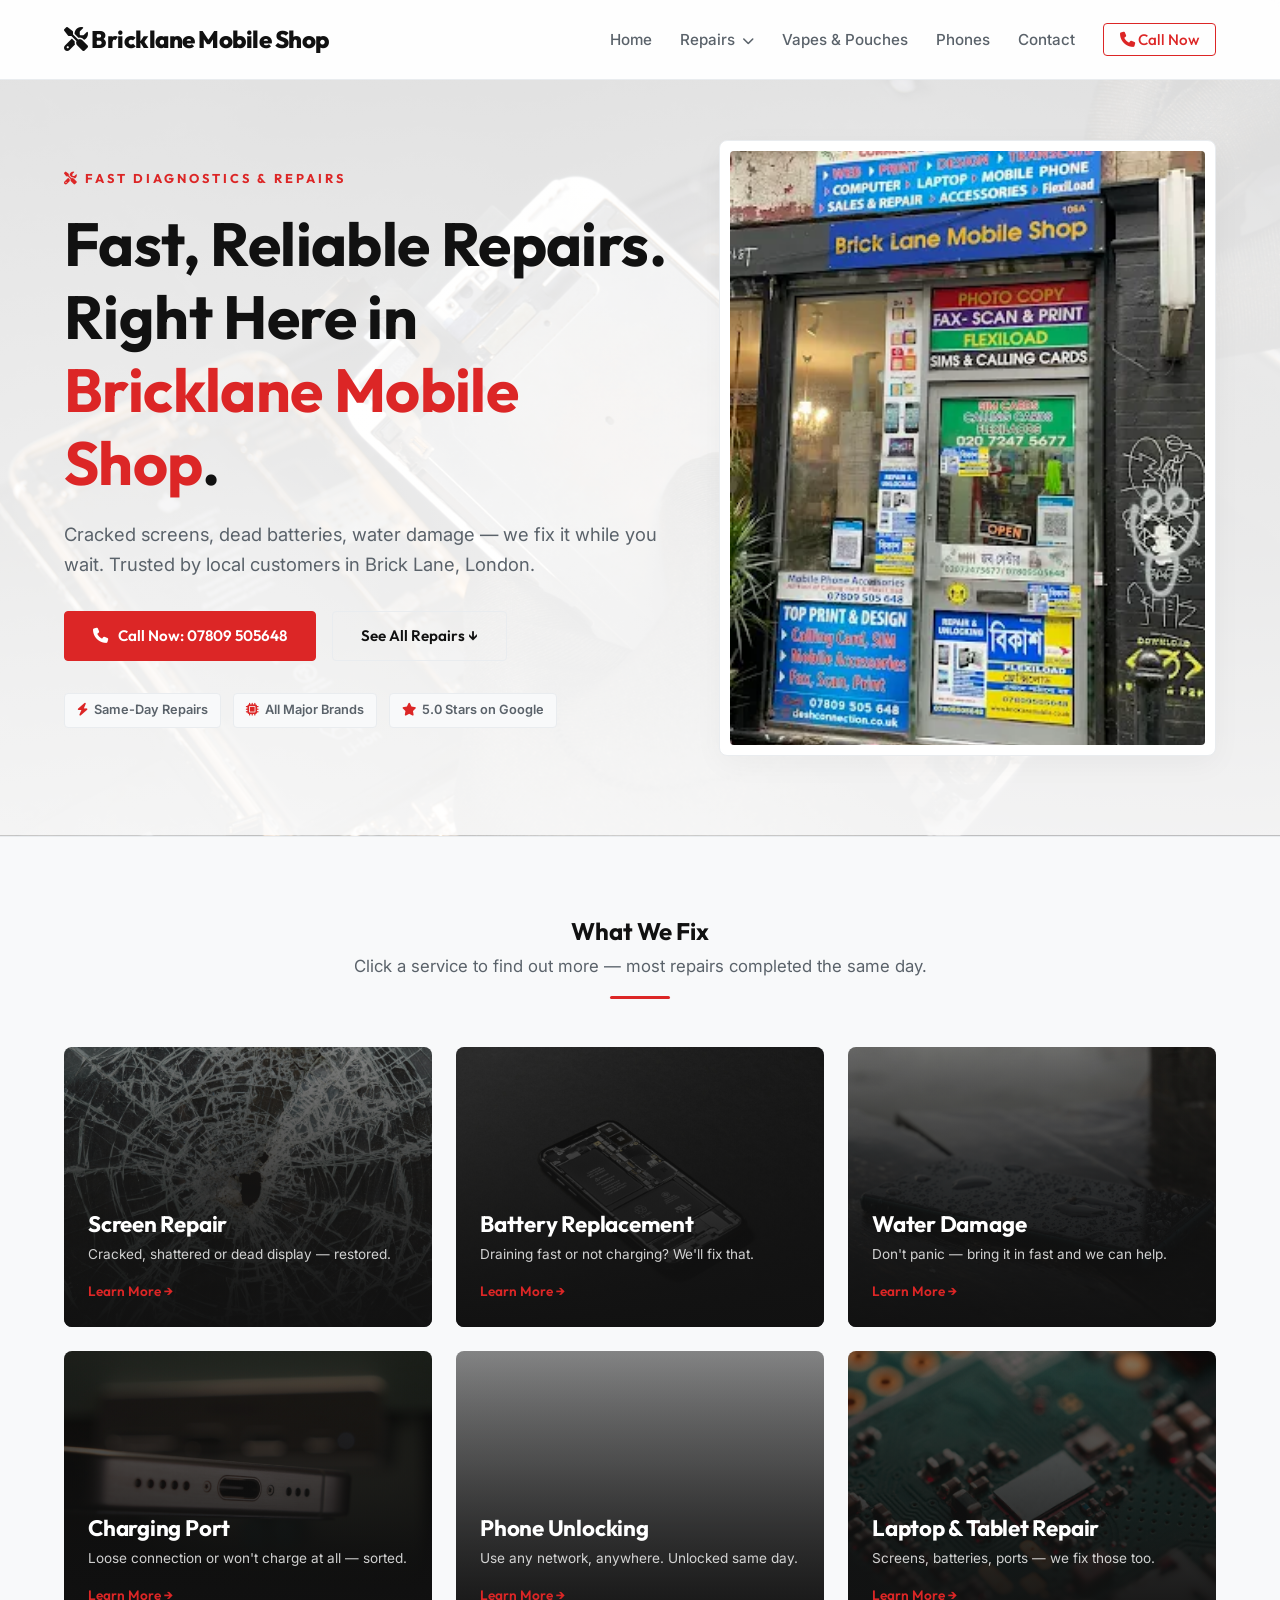
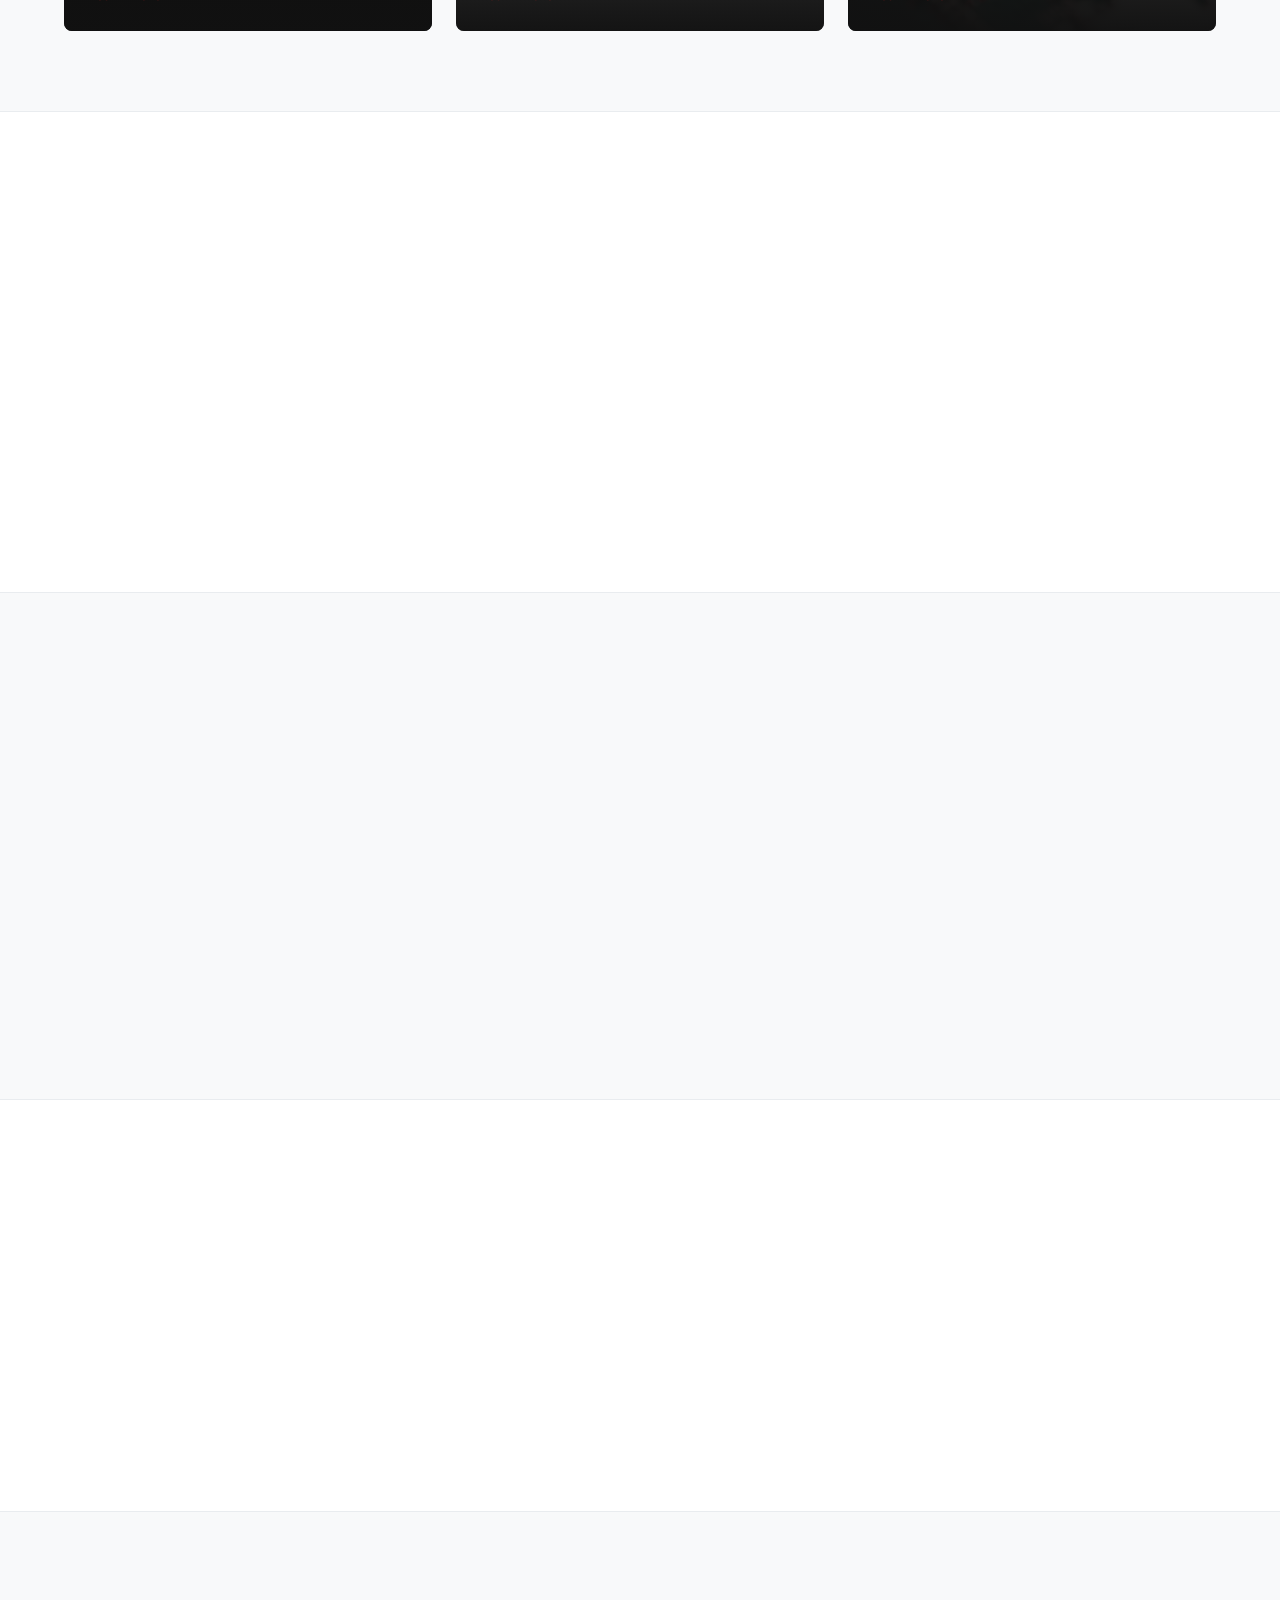
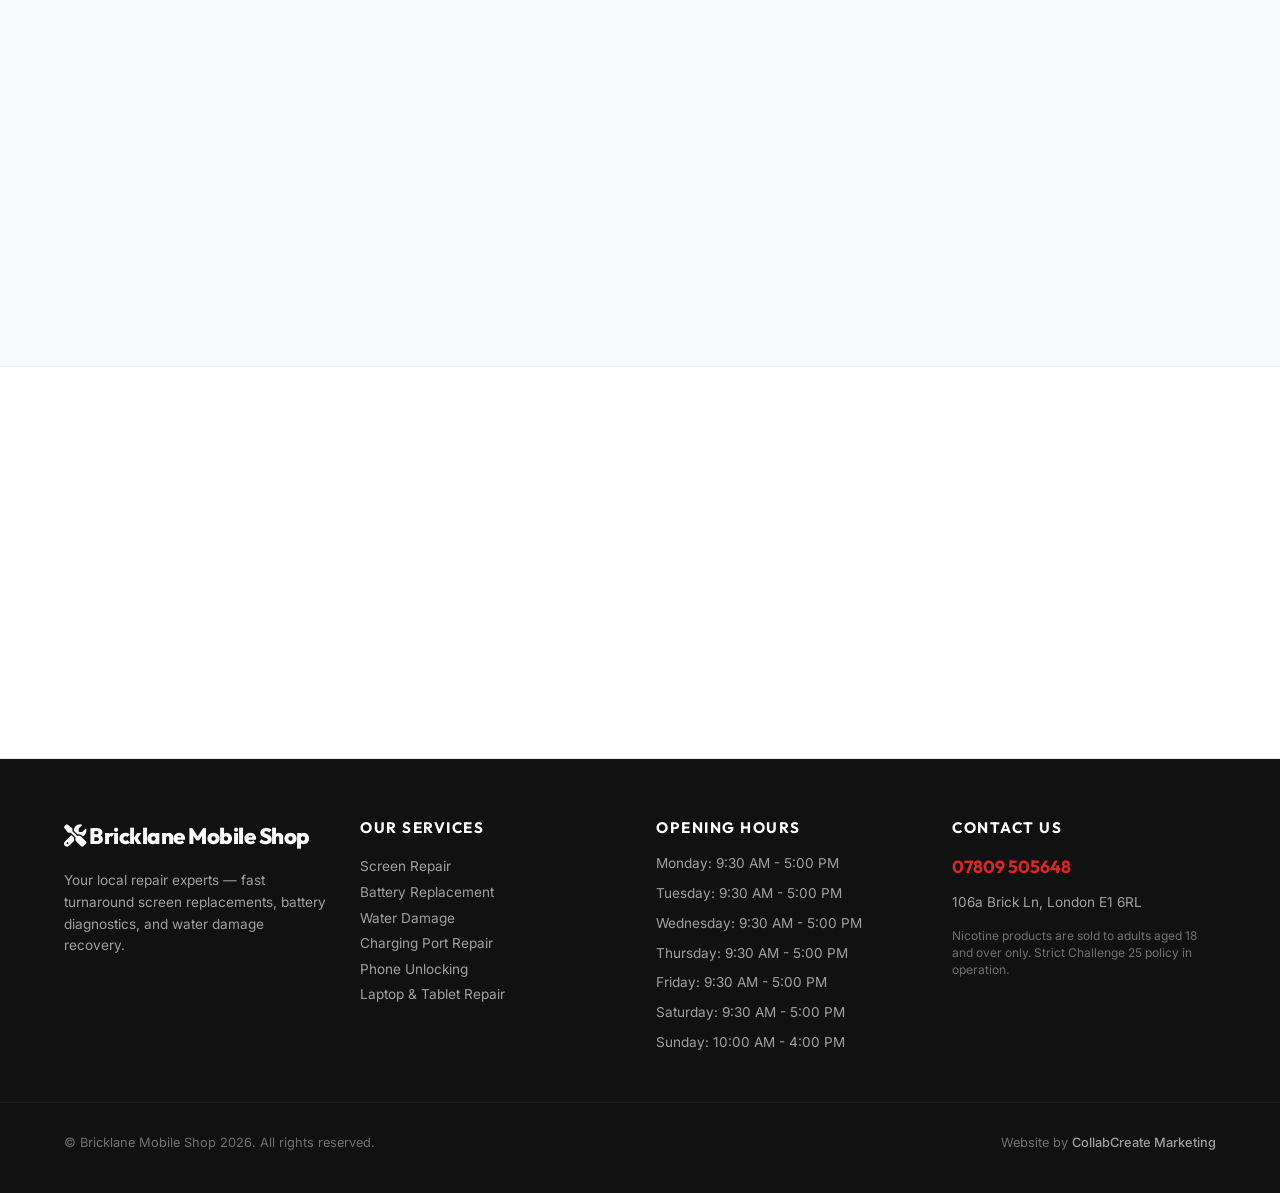
==== index.html @ bdb55592 "Deploy premium responsive outreach site" ====
<!DOCTYPE html>
<html lang="en">
<head>
    <meta charset="UTF-8">
    <meta name="viewport" content="width=device-width, initial-scale=1.0">
    <title>Home | Bricklane Mobile Shop Brick Lane, London</title>
    <link rel="stylesheet" href="styles.css">
    <link href="https://fonts.googleapis.com/css2?family=Inter:wght@300;400;500;600;700&family=Outfit:wght@400;500;600;700;800&display=swap" rel="stylesheet">
    <link rel="stylesheet" href="https://cdnjs.cloudflare.com/ajax/libs/font-awesome/6.4.0/css/all.min.css">
    
    <!-- Open Graph Metadata -->
    <meta property="og:title" content="Home | Bricklane Mobile Shop Brick Lane, London">
    <meta property="og:description" content="Fast, premium screen repairs, battery replacements, water damage recovery, vapes, pouches, and refurbished phones in Brick Lane, London.">
    <meta property="og:image" content="https://mowleed2000.github.io/bricklane-mobile-shop/storefront.webp">
    <meta property="og:url" content="https://mowleed2000.github.io/bricklane-mobile-shop/index.html">
    <meta property="og:type" content="website">

    <!-- Microsoft Clarity Tracking Code -->
    <script type="text/javascript">
        (function(c,l,a,r,i,t,y){
            c[a]=c[a]||function(){(c[a].q=c[a].q||[]).push(arguments)};
            t=l.createElement(r);t.async=1;t.src="https://www.clarity.ms/tag/"+i;
            y=l.getElementsByTagName(r)[0];y.parentNode.insertBefore(t,y);
        })(window, document, "clarity", "script", "x1smlah9oa");
    </script>
</head>
<body>

    <nav class="navbar">
        <div class="container nav-container">
            <a href="index.html" class="logo"><i class="fa-solid fa-screwdriver-wrench"></i> Bricklane Mobile Shop</a>
            <ul class="nav-links" id="navLinks">
                <li><a href="index.html">Home</a></li>
                <li class="dropdown">
                    <a href="#" class="dropdown-trigger">Repairs <i class="fa-solid fa-chevron-down" style="font-size:0.75rem; margin-left:3px;"></i></a>
                    <ul class="dropdown-menu">
                        <li><a href="screen-repair.html">Screen Repair</a></li>
                        <li><a href="battery-replacement.html">Battery Replacement</a></li>
                        <li><a href="water-damage.html">Water Damage</a></li>
                        <li><a href="charging-port.html">Charging Port Repair</a></li>
                        <li><a href="phone-unlocking.html">Phone Unlocking</a></li>
                        <li><a href="laptop-tablet.html">Laptop &amp; Tablet Repair</a></li>
                    </ul>
                </li>
                <li><a href="vapes-pouches.html">Vapes &amp; Pouches</a></li>
                <li><a href="phones-in-store.html">Phones</a></li>
                <li><a href="contact.html">Contact</a></li>
                <li><a href="tel:07809505648" class="btn-nav-cta"><i class="fa-solid fa-phone"></i> Call Now</a></li>
            </ul>
            <div class="hamburger" id="hamburger"><i class="fa-solid fa-bars"></i></div>
        </div>
    </nav>

    <!-- Hero Section -->
    <section class="hero" style="background-image: linear-gradient(rgba(255, 255, 255, 0.85), rgba(255, 255, 255, 0.95)), url('repair-hero.jpg');">
        <div class="container hero-grid">
            <div class="hero-content reveal">
                <span class="eyebrow"><i class="fa-solid fa-screwdriver-wrench"></i> Fast Diagnostics &amp; Repairs</span>
                <h1>Fast, Reliable Repairs. <br>Right Here in <span class="primary-text">Bricklane Mobile Shop</span>.</h1>
                <p class="hero-tagline">Cracked screens, dead batteries, water damage — we fix it while you wait. Trusted by local customers in Brick Lane, London.</p>
                <div class="hero-btns">
                    <a href="tel:07809505648" class="btn btn-primary"><i class="fa-solid fa-phone"></i> Call Now: 07809 505648</a>
                    <a href="#services" class="btn btn-outline">See All Repairs &darr;</a>
                </div>
                <div class="walk-ins-tag">
                    <span class="badge"><i class="fa-solid fa-bolt"></i> Same-Day Repairs</span>
                    <span class="badge"><i class="fa-solid fa-microchip"></i> All Major Brands</span>
                    <span class="badge"><i class="fa-solid fa-star"></i> 5.0 Stars on Google</span>
                </div>
            </div>
            <div class="hero-image-wrapper reveal">
                <div class="hero-image-frame" onclick="openLightbox('storefront.webp', 'Bricklane Mobile Shop storefront in Brick Lane, London')">
                    <img src="storefront.webp" alt="Bricklane Mobile Shop Storefront" class="hero-image">
                    <div class="frame-overlay">
                        <i class="fa-solid fa-magnifying-glass-plus"></i>
                        <span>View Storefront</span>
                    </div>
                </div>
            </div>
        </div>
    </section>

    <!-- Services Section -->
    <section class="services" id="services">
        <div class="container">
            <div class="section-header text-center reveal">
                <h2>What We Fix</h2>
                <p class="subheading">Click a service to find out more — most repairs completed the same day.</p>
                <div class="accent-divider"></div>
            </div>
            <div class="services-grid reveal">
                <!-- Screen Repair -->
                <a href="screen-repair.html" class="service-card-link">
                    <div class="service-card" style="background-image: linear-gradient(rgba(17, 17, 17, 0.45), rgba(17, 17, 17, 0.75)), url('cracked-screen.jpg');">
                        <div class="card-content">
                            <h3>Screen Repair</h3>
                            <p>Cracked, shattered or dead display — restored.</p>
                            <span class="learn-more">Learn More &rarr;</span>
                        </div>
                    </div>
                </a>
                <!-- Battery Replacement -->
                <a href="battery-replacement.html" class="service-card-link">
                    <div class="service-card" style="background-image: linear-gradient(rgba(17, 17, 17, 0.45), rgba(17, 17, 17, 0.75)), url('battery-repair.jpg');">
                        <div class="card-content">
                            <h3>Battery Replacement</h3>
                            <p>Draining fast or not charging? We'll fix that.</p>
                            <span class="learn-more">Learn More &rarr;</span>
                        </div>
                    </div>
                </a>
                <!-- Water Damage -->
                <a href="water-damage.html" class="service-card-link">
                    <div class="service-card" style="background-image: linear-gradient(rgba(17, 17, 17, 0.45), rgba(17, 17, 17, 0.75)), url('water-damage.jpg');">
                        <div class="card-content">
                            <h3>Water Damage</h3>
                            <p>Don't panic — bring it in fast and we can help.</p>
                            <span class="learn-more">Learn More &rarr;</span>
                        </div>
                    </div>
                </a>
                <!-- Charging Port -->
                <a href="charging-port.html" class="service-card-link">
                    <div class="service-card" style="background-image: linear-gradient(rgba(17, 17, 17, 0.45), rgba(17, 17, 17, 0.75)), url('charging-port.jpg');">
                        <div class="card-content">
                            <h3>Charging Port</h3>
                            <p>Loose connection or won't charge at all — sorted.</p>
                            <span class="learn-more">Learn More &rarr;</span>
                        </div>
                    </div>
                </a>
                <!-- Phone Unlocking -->
                <a href="phone-unlocking.html" class="service-card-link">
                    <div class="service-card" style="background-image: linear-gradient(rgba(17, 17, 17, 0.45), rgba(17, 17, 17, 0.75)), url('unlock-phone.jpg');">
                        <div class="card-content">
                            <h3>Phone Unlocking</h3>
                            <p>Use any network, anywhere. Unlocked same day.</p>
                            <span class="learn-more">Learn More &rarr;</span>
                        </div>
                    </div>
                </a>
                <!-- Laptop & Tablet Repair -->
                <a href="laptop-tablet.html" class="service-card-link">
                    <div class="service-card" style="background-image: linear-gradient(rgba(17, 17, 17, 0.45), rgba(17, 17, 17, 0.75)), url('circuit-board.jpg');">
                        <div class="card-content">
                            <h3>Laptop &amp; Tablet Repair</h3>
                            <p>Screens, batteries, ports — we fix those too.</p>
                            <span class="learn-more">Learn More &rarr;</span>
                        </div>
                    </div>
                </a>
            </div>
        </div>
    </section>

    <!-- Why Us Section -->
    <section class="why-us">
        <div class="container">
            <div class="section-header text-center reveal">
                <h2>Why Customers Come Back to Us</h2>
                <div class="accent-divider"></div>
            </div>
            
            <div class="why-us-grid reveal">
                <div class="why-card">
                    <div class="why-icon"><i class="fa-solid fa-clock"></i></div>
                    <h3>Same-Day Service</h3>
                    <p>Most repairs are done within the hour. We know you can't be without your phone.</p>
                </div>
                <div class="why-card">
                    <div class="why-icon"><i class="fa-solid fa-gem"></i></div>
                    <h3>Quality Parts Only</h3>
                    <p>We use premium replacement parts on every repair — no cheap substitutes.</p>
                </div>
                <div class="why-card">
                    <div class="why-icon"><i class="fa-solid fa-circle-check"></i></div>
                    <h3>No Fix, No Fee</h3>
                    <p>We diagnose for free. If we can't fix it, you don't pay a penny.</p>
                </div>
            </div>
        </div>
    </section>

    <!-- Vapes Teaser -->
    <section class="vapes-teaser">
        <div class="container vapes-teaser-grid">
            <div class="vapes-teaser-content reveal">
                <span class="eyebrow" style="color: var(--primary); font-weight: 700; text-transform: uppercase; letter-spacing: 2px; font-size: 0.8rem; margin-bottom: 12px; display: block;">Vapes &amp; Nicotine Pouches</span>
                <h2>Premium Vapes &amp; Pouches</h2>
                <p>We stock all the major brands including Lost Mary, IVG, Elf, Nordic Spirit, Velo, Pablo, ZYN and more. Smoke-free alternatives and disposable vapes available in store.</p>
                <a href="vapes-pouches.html" class="btn btn-primary">Browse Products &rarr;</a>
                <p class="disclaimer-text">Nicotine products are strictly for adults aged 18+ only. Challenge 25 policy applies.</p>
            </div>
            <div class="vape-brand-anchors reveal">
                <img src="Lost Mary reuse.jpg" alt="Lost Mary" class="teaser-brand-img">
                <img src="IVG Reuse 1.jpg" alt="IVG" class="teaser-brand-img">
            </div>
        </div>
    </section>

    <!-- Refurbished Phones Teaser -->
    <section class="phones-teaser">
        <div class="container phones-teaser-grid">
            <div class="phone-anchors-grid reveal">
                <div class="phone-item-card"><img src="Iphone 17 pro max.webp" alt="iPhone"><span>iPhone</span></div>
                <div class="phone-item-card"><img src="Samsung s26 ultra.webp" alt="Samsung"><span>Samsung</span></div>
                <div class="phone-item-card"><img src="Google Pixel 10a.webp" alt="Pixel"><span>Pixel</span></div>
            </div>
            <div class="phones-teaser-content reveal">
                <span class="eyebrow" style="color: var(--primary); font-weight: 700; text-transform: uppercase; letter-spacing: 2px; font-size: 0.8rem; margin-bottom: 12px; display: block;">Buy Refurbished Handsets</span>
                <h2>Refurbished Phones In Store</h2>
                <p>Looking for a quality handset without the new price tag? We carry a rotating selection of second-hand smartphones — tested, cleaned, warrantied, and ready to use.</p>
                <a href="phones-in-store.html" class="btn btn-primary">Check Availability &rarr;</a>
            </div>
        </div>
    </section>

    <!-- Reviews Section -->
    <section class="reviews">
        <div class="container">
            <div class="section-header text-center reveal">
                <h2>Loved By The Community</h2>
                <p class="subheading">Direct reviews from our local Google Business Profile page.</p>
                <div class="accent-divider"></div>
            </div>
            <div class="reviews-grid reveal">
                
                <div class="review-card">
                    <p class="review-text">"best service received from Brick lane mobile shop am pleased keep up your good service thanks again"</p>
                    <div class="review-author">
                        <span>— Accounts Atlas Carz</span>
                        <span class="stars">★★★★★</span>
                    </div>
                </div>
    
                <div class="review-card">
                    <p class="review-text">"so good to say it true am so happy with the service received from bricklane mobile shop in bricklane keep it up."</p>
                    <div class="review-author">
                        <span>— Ali Ahmed</span>
                        <span class="stars">★★★★★</span>
                    </div>
                </div>
    
                <div class="review-card">
                    <p class="review-text">"Best service recently recovered when I want to buy a mobile last week thanks again keep it up."</p>
                    <div class="review-author">
                        <span>— Robi Devnath</span>
                        <span class="stars">★★★★★</span>
                    </div>
                </div>
    
            </div>
        </div>
    </section>

    <!-- Final CTA -->
    <section class="final-cta text-center reveal" style="background-image: linear-gradient(rgba(17, 17, 17, 0.8), rgba(17, 17, 17, 0.9)), url('technician.jpg'); background-size: cover; background-position: center; color: #ffffff;">
        <div class="container">
            <h2>Ready to Get Your Device Repaired?</h2>
            <p>Visit our shop in Brick Lane, London or call ahead to check parts availability.</p>
            <a href="tel:07809505648" class="btn btn-primary btn-large"><i class="fa-solid fa-phone"></i> Call 07809 505648</a>
        </div>
    </section>

    <!-- Lightbox Modal -->
    <div id="lightboxModal" class="lightbox">
        <span class="lightbox-close" onclick="closeLightbox()">&times;</span>
        <img class="lightbox-content" id="lightboxImg">
        <div id="lightboxCaption" class="lightbox-caption"></div>
    </div>

    <footer class="footer">
        <div class="container footer-grid">
            <div class="footer-brand">
                <a href="index.html" class="footer-logo"><i class="fa-solid fa-screwdriver-wrench"></i> Bricklane Mobile Shop</a>
                <p style="margin-top: 15px; font-size: 0.85rem; line-height: 1.6; color: rgba(255, 255, 255, 0.6);">Your local repair experts — fast turnaround screen replacements, battery diagnostics, and water damage recovery.</p>
            </div>
            <div class="footer-links">
                <h4>Our Services</h4>
                <p><a href="screen-repair.html">Screen Repair</a></p>
                <p><a href="battery-replacement.html">Battery Replacement</a></p>
                <p><a href="water-damage.html">Water Damage</a></p>
                <p><a href="charging-port.html">Charging Port Repair</a></p>
                <p><a href="phone-unlocking.html">Phone Unlocking</a></p>
                <p><a href="laptop-tablet.html">Laptop &amp; Tablet Repair</a></p>
            </div>
            <div class="footer-hours">
                <h4>Opening Hours</h4>
                <ul>
                    <li>Monday: 9:30 AM - 5:00 PM</li><li>Tuesday: 9:30 AM - 5:00 PM</li><li>Wednesday: 9:30 AM - 5:00 PM</li><li>Thursday: 9:30 AM - 5:00 PM</li><li>Friday: 9:30 AM - 5:00 PM</li><li>Saturday: 9:30 AM - 5:00 PM</li><li>Sunday: 10:00 AM - 4:00 PM</li>
                </ul>
            </div>
            <div class="footer-contact">
                <h4>Contact Us</h4>
                <p class="phone-num"><a href="tel:07809505648">07809 505648</a></p>
                <p style="margin-top: 10px; font-size: 0.85rem; color: rgba(255, 255, 255, 0.6);">106a Brick Ln, London E1 6RL</p>
                <p style="margin-top: 15px; font-size: 0.75rem; color: rgba(255, 255, 255, 0.4); line-height: 1.4;">
                    Nicotine products are sold to adults aged 18 and over only. Strict Challenge 25 policy in operation.
                </p>
            </div>
        </div>
        <div class="footer-bottom">
            <div class="container" style="display: flex; justify-content: space-between; flex-wrap: wrap; gap: 10px; width: 100%;">
                <p>&copy; Bricklane Mobile Shop 2026. All rights reserved.</p>
                <p class="agency-credit">Website by <a href="https://collabcreate.co.uk" target="_blank">CollabCreate Marketing</a></p>
            </div>
        </div>
    </footer>
    <script src="script.js"></script>
</body>
</html>
---- styles.css ----
/* CCM Tech Repair Site Stylesheet */
:root {
    --bg-main: #ffffff;
    --bg-card: #ffffff;
    --bg-alternate: #f8f9fa;
    --text-main: #111111;
    --text-muted: #5a626a;
    --border-color: #e9ecef;
    --primary: #dc2626;
    --primary-hover: #b91c1c;
    --primary-glow: rgba(220, 38, 38, 0.15);
    --shadow: 0 8px 30px rgba(0, 0, 0, 0.04);
    --font-sans: 'Inter', sans-serif;
    --font-heading: 'Outfit', sans-serif;
    --nav-height: 80px;
}

/* Global Reset */
* {
    margin: 0;
    padding: 0;
    box-sizing: border-box;
}

html, body {
    width: 100%;
    overflow-x: hidden;
    background-color: var(--bg-main);
    color: var(--text-main);
    font-family: var(--font-sans);
    line-height: 1.6;
    scroll-behavior: smooth;
}

/* Layout Utilities */
.container {
    max-width: 1200px;
    margin: 0 auto;
    padding: 0 24px;
    width: 100%;
}

.text-center {
    text-align: center;
}

.primary-text {
    color: var(--primary);
}

.accent-divider {
    width: 60px;
    height: 3px;
    background-color: var(--primary);
    margin: 16px auto 0;
    border-radius: 2px;
}

.section-subtitle {
    display: inline-block;
    font-family: var(--font-heading);
    font-size: 0.8rem;
    font-weight: 700;
    text-transform: uppercase;
    letter-spacing: 3px;
    color: var(--primary);
    margin-bottom: 12px;
}

/* Typography */
h1, h2, h3, h4 {
    font-family: var(--font-heading);
    font-weight: 700;
    letter-spacing: -0.01em;
    line-height: 1.2;
}

/* Scroll Animations */
.reveal {
    opacity: 0;
    transform: translateY(30px);
    transition: all 0.8s cubic-bezier(0.16, 1, 0.3, 1);
}

.reveal.active {
    opacity: 1;
    transform: translateY(0);
}

/* Buttons */
.btn {
    display: inline-flex;
    align-items: center;
    justify-content: center;
    gap: 10px;
    padding: 12px 28px;
    font-family: var(--font-heading);
    font-size: 0.95rem;
    font-weight: 600;
    text-decoration: none;
    border-radius: 4px;
    transition: all 0.3s ease;
    cursor: pointer;
    border: none;
}

.btn-primary {
    background-color: var(--primary);
    color: #ffffff;
    border: 1px solid var(--primary);
}

.btn-primary:hover {
    background-color: var(--primary-hover);
    border-color: var(--primary-hover);
    transform: translateY(-2px);
    box-shadow: 0 8px 20px var(--primary-glow);
}

.btn-outline {
    background-color: transparent;
    color: var(--text-main);
    border: 1px solid var(--border-color);
}

.btn-outline:hover {
    background-color: var(--bg-alternate);
    border-color: var(--primary);
    color: var(--primary);
    transform: translateY(-2px);
}

/* Navigation Bar */
.navbar {
    position: fixed;
    top: 0;
    left: 0;
    width: 100%;
    height: var(--nav-height);
    background-color: rgba(255, 255, 255, 0.95);
    backdrop-filter: blur(8px);
    -webkit-backdrop-filter: blur(8px);
    border-bottom: 1px solid var(--border-color);
    z-index: 1000;
    display: flex;
    align-items: center;
}

.nav-container {
    display: flex;
    justify-content: space-between;
    align-items: center;
}

.logo {
    font-family: var(--font-heading);
    font-size: 1.5rem;
    font-weight: 800;
    color: var(--text-main);
    text-decoration: none;
    letter-spacing: -0.5px;
}

.nav-links {
    display: flex;
    align-items: center;
    list-style: none;
    gap: 28px;
}

.nav-links a {
    color: var(--text-muted);
    text-decoration: none;
    font-size: 0.95rem;
    font-weight: 500;
    transition: color 0.3s ease;
}

.nav-links a:hover {
    color: var(--text-main);
}

.btn-nav-cta {
    background-color: transparent;
    color: var(--primary) !important;
    border: 1px solid var(--primary);
    padding: 6px 16px;
    border-radius: 4px;
    font-family: var(--font-heading);
    font-size: 0.85rem;
    font-weight: 600;
    transition: all 0.3s ease;
}

.btn-nav-cta:hover {
    background-color: var(--primary);
    color: #ffffff !important;
}

.hamburger {
    display: none;
    color: var(--text-main);
    font-size: 1.4rem;
    cursor: pointer;
}

/* Dropdown Menu */
.dropdown {
    position: relative;
}

.dropdown-menu {
    display: none;
    position: absolute;
    top: 100%;
    left: 0;
    background-color: var(--bg-card);
    border: 1px solid var(--border-color);
    box-shadow: var(--shadow);
    list-style: none;
    min-width: 220px;
    border-radius: 4px;
    padding: 10px 0;
    z-index: 100;
}

.dropdown-menu li a {
    display: block;
    padding: 10px 20px;
    color: var(--text-main);
    font-size: 0.9rem;
    text-transform: none;
    letter-spacing: normal;
}

.dropdown-menu li a:hover {
    background-color: var(--bg-alternate);
    color: var(--primary);
}

.dropdown:hover .dropdown-menu {
    display: block;
}

/* Hero Section */
.hero {
    padding: calc(var(--nav-height) + 60px) 0 80px;
    background-size: cover;
    background-position: center;
    position: relative;
}

.hero-grid {
    display: grid;
    grid-template-columns: 1.1fr 0.9fr;
    gap: 48px;
    align-items: center;
}

.hero-content .eyebrow {
    font-family: var(--font-heading);
    color: var(--primary);
    font-size: 0.8rem;
    font-weight: 700;
    text-transform: uppercase;
    letter-spacing: 3px;
    margin-bottom: 20px;
    display: block;
}

.hero h1 {
    font-size: 3.8rem;
    margin-bottom: 20px;
    color: var(--text-main);
}

.hero-tagline {
    font-size: 1.15rem;
    color: var(--text-muted);
    margin-bottom: 32px;
}

.hero-btns {
    display: flex;
    gap: 16px;
    margin-bottom: 32px;
}

.walk-ins-tag {
    display: flex;
    flex-wrap: wrap;
    gap: 12px;
}

.badge {
    display: inline-flex;
    align-items: center;
    gap: 6px;
    background-color: var(--bg-alternate);
    border: 1px solid var(--border-color);
    color: var(--text-muted);
    padding: 6px 12px;
    border-radius: 4px;
    font-size: 0.8rem;
    font-weight: 600;
}

.badge i {
    color: var(--primary);
}

.hero-image-wrapper {
    position: relative;
    width: 100%;
}

.hero-image-frame {
    position: relative;
    border: 1px solid var(--border-color);
    padding: 10px;
    border-radius: 8px;
    background-color: var(--bg-card);
    box-shadow: var(--shadow);
    cursor: pointer;
    overflow: hidden;
}

.hero-image {
    width: 100%;
    border-radius: 4px;
    display: block;
    object-fit: cover;
    aspect-ratio: 4/5;
    transition: transform 0.5s ease;
}

.hero-image-frame:hover .hero-image {
    transform: scale(1.02);
}

.frame-overlay {
    position: absolute;
    top: 10px;
    left: 10px;
    right: 10px;
    bottom: 10px;
    background-color: rgba(17, 17, 17, 0.85);
    display: flex;
    flex-direction: column;
    align-items: center;
    justify-content: center;
    gap: 10px;
    color: #ffffff;
    opacity: 0;
    transition: opacity 0.3s ease;
    border-radius: 4px;
}

.hero-image-frame:hover .frame-overlay {
    opacity: 1;
}

.frame-overlay i {
    font-size: 1.8rem;
    color: var(--primary);
}

.frame-overlay span {
    font-family: var(--font-heading);
    font-size: 0.8rem;
    font-weight: 600;
    text-transform: uppercase;
    letter-spacing: 1.5px;
}

/* Services Grid on Home */
.services {
    padding: 80px 0;
    background-color: var(--bg-alternate);
    border-top: 1px solid var(--border-color);
    border-bottom: 1px solid var(--border-color);
}

.services .section-header {
    margin-bottom: 48px;
}

.services .subheading {
    color: var(--text-muted);
    font-size: 1.05rem;
    margin-top: 8px;
}

.services-grid {
    display: grid;
    grid-template-columns: repeat(3, 1fr);
    gap: 24px;
}

.service-card-link {
    text-decoration: none;
}

.service-card {
    height: 280px;
    border-radius: 8px;
    background-size: cover;
    background-position: center;
    position: relative;
    overflow: hidden;
    display: flex;
    align-items: flex-end;
    transition: transform 0.3s ease, box-shadow 0.3s ease;
}

.service-card::after {
    content: '';
    position: absolute;
    top: 0;
    left: 0;
    width: 100%;
    height: 100%;
    background: linear-gradient(to top, rgba(17, 17, 17, 0.95) 0%, rgba(17, 17, 17, 0.4) 60%, rgba(17, 17, 17, 0.1) 100%);
    z-index: 1;
    transition: background 0.3s ease;
}

.service-card:hover {
    transform: translateY(-4px);
    box-shadow: 0 12px 30px rgba(0, 0, 0, 0.15);
}

.service-card:hover::after {
    background: linear-gradient(to top, rgba(17, 17, 17, 0.98) 0%, rgba(17, 17, 17, 0.5) 60%, rgba(17, 17, 17, 0.2) 100%);
}

.card-content {
    padding: 24px;
    color: #ffffff;
    width: 100%;
    z-index: 2;
}

.service-card h3 {
    font-size: 1.4rem;
    margin-bottom: 6px;
    color: #ffffff;
}

.service-card p {
    font-size: 0.85rem;
    color: rgba(255, 255, 255, 0.8);
    margin-bottom: 12px;
}

.learn-more {
    font-family: var(--font-heading);
    font-size: 0.85rem;
    font-weight: 600;
    color: var(--primary);
}

/* Why Us Section */
.why-us {
    padding: 80px 0;
}

.why-us-grid {
    display: grid;
    grid-template-columns: repeat(3, 1fr);
    gap: 32px;
    margin-top: 48px;
}

.why-card {
    background-color: var(--bg-card);
    border: 1px solid var(--border-color);
    border-radius: 8px;
    padding: 32px;
    box-shadow: var(--shadow);
}

.why-icon {
    font-size: 2.2rem;
    color: var(--primary);
    margin-bottom: 20px;
}

.why-card h3 {
    font-size: 1.25rem;
    margin-bottom: 12px;
}

.why-card p {
    color: var(--text-muted);
    font-size: 0.9rem;
}

/* Vapes Teaser */
.vapes-teaser {
    padding: 80px 0;
    background-color: var(--bg-alternate);
    border-top: 1px solid var(--border-color);
    border-bottom: 1px solid var(--border-color);
}

.vapes-teaser-grid {
    display: grid;
    grid-template-columns: 1.1fr 0.9fr;
    gap: 48px;
    align-items: center;
}

.vapes-teaser-content h2 {
    font-size: 2.5rem;
    margin-bottom: 16px;
}

.vapes-teaser-content p {
    color: var(--text-muted);
    margin-bottom: 24px;
    font-size: 1.05rem;
}

.disclaimer-text {
    font-size: 0.75rem;
    color: var(--text-muted);
    margin-top: 16px;
}

.vape-brand-anchors {
    display: flex;
    justify-content: center;
    gap: 20px;
}

.teaser-brand-img {
    width: 45%;
    max-width: 180px;
    border-radius: 8px;
    border: 1px solid var(--border-color);
    box-shadow: var(--shadow);
}

/* Phones Teaser */
.phones-teaser {
    padding: 80px 0;
}

.phones-teaser-grid {
    display: grid;
    grid-template-columns: 1fr 1fr;
    gap: 48px;
    align-items: center;
}

.phones-teaser-content h2 {
    font-size: 2.5rem;
    margin-bottom: 16px;
}

.phones-teaser-content p {
    color: var(--text-muted);
    margin-bottom: 24px;
    font-size: 1.05rem;
}

.phone-anchors-grid {
    display: grid;
    grid-template-columns: repeat(3, 1fr);
    gap: 16px;
}

.phone-item-card {
    text-align: center;
    background-color: var(--bg-alternate);
    border: 1px solid var(--border-color);
    padding: 16px;
    border-radius: 8px;
}

.phone-item-card img {
    width: 100%;
    height: auto;
    max-height: 120px;
    object-fit: contain;
    margin-bottom: 10px;
}

.phone-item-card span {
    font-family: var(--font-heading);
    font-size: 0.8rem;
    font-weight: 600;
}

/* Reviews on Home */
.reviews {
    padding: 80px 0;
    background-color: var(--bg-alternate);
    border-top: 1px solid var(--border-color);
    border-bottom: 1px solid var(--border-color);
}

.reviews-grid {
    display: grid;
    grid-template-columns: repeat(3, 1fr);
    gap: 24px;
    margin-top: 40px;
}

.review-card {
    background-color: var(--bg-card);
    border: 1px solid var(--border-color);
    padding: 32px;
    border-radius: 6px;
    box-shadow: var(--shadow);
    display: flex;
    flex-direction: column;
    justify-content: space-between;
}

.review-card .review-text {
    font-style: italic;
    font-size: 0.95rem;
    color: var(--text-muted);
    margin-bottom: 20px;
}

.review-author {
    font-family: var(--font-heading);
    font-weight: 600;
    font-size: 0.85rem;
    display: flex;
    justify-content: space-between;
    align-items: center;
}

.stars {
    color: #ffb400;
    font-size: 0.8rem;
}

/* Final CTA */
.final-cta {
    padding: 100px 0;
    background-size: cover;
    background-position: center;
    color: #ffffff;
}

.final-cta h2 {
    font-size: 3rem;
    margin-bottom: 16px;
    color: #ffffff;
}

.final-cta p {
    font-size: 1.15rem;
    color: rgba(255, 255, 255, 0.85);
    margin-bottom: 30px;
}

.btn-large {
    padding: 14px 40px;
    font-size: 1.1rem;
}

/* Service Page Styling */
.service-hero {
    padding: 120px 0 80px;
    background-size: cover;
    background-position: center;
    color: #ffffff;
}

.service-hero h1 {
    font-size: 3.5rem;
    color: #ffffff;
    margin-bottom: 16px;
}

.service-hero p {
    font-size: 1.2rem;
    color: rgba(255, 255, 255, 0.85);
    margin-bottom: 28px;
}

.details-grid {
    display: grid;
    grid-template-columns: 1.05fr 0.95fr;
    gap: 64px;
    align-items: center;
}

.service-details {
    padding: 80px 0;
}

.details-text h2 {
    font-size: 2.2rem;
    margin-bottom: 20px;
}

.details-text p {
    color: var(--text-muted);
    font-size: 1.05rem;
    margin-bottom: 24px;
}

.symptoms-box {
    background-color: var(--bg-alternate);
    border: 1px solid var(--border-color);
    padding: 24px;
    border-radius: 6px;
}

.symptoms-box h3 {
    font-size: 1.15rem;
    margin-bottom: 16px;
}

.symptoms-list {
    list-style: none;
    display: flex;
    flex-direction: column;
    gap: 12px;
}

.symptoms-list li {
    font-size: 0.95rem;
    color: var(--text-muted);
    display: flex;
    align-items: center;
    gap: 10px;
}

.symptoms-list li i {
    color: var(--primary);
}

.in-process-img {
    width: 100%;
    border-radius: 8px;
    border: 1px solid var(--border-color);
    box-shadow: var(--shadow);
}

.service-gallery {
    padding: 60px 0;
    background-color: var(--bg-alternate);
    border-top: 1px solid var(--border-color);
    border-bottom: 1px solid var(--border-color);
}

.gallery-row {
    display: grid;
    grid-template-columns: repeat(auto-fit, minmax(250px, 1fr));
    gap: 20px;
    margin-top: 40px;
}

.gallery-item-wrapper {
    background-color: var(--bg-card);
    border: 1px solid var(--border-color);
    border-radius: 6px;
    padding: 8px;
    cursor: pointer;
    text-align: center;
    box-shadow: var(--shadow);
}

.gallery-item-wrapper img {
    width: 100%;
    height: 180px;
    object-fit: cover;
    border-radius: 4px;
    margin-bottom: 8px;
}

.gallery-item-wrapper span {
    font-family: var(--font-heading);
    font-size: 0.85rem;
    font-weight: 600;
}

/* Battery gallery containment (Checklist Issue 6) */
.battery-gallery .gallery-item-wrapper img {
    object-fit: contain !important;
    background-color: var(--bg-alternate);
}

.service-cta {
    padding: 80px 0;
}

.service-cta h2 {
    font-size: 2.2rem;
    margin-bottom: 12px;
}

.service-cta p {
    color: var(--text-muted);
    margin-bottom: 24px;
}

.related-services {
    padding: 80px 0;
    background-color: var(--bg-alternate);
    border-top: 1px solid var(--border-color);
}

.related-grid {
    display: grid;
    grid-template-columns: repeat(3, 1fr);
    gap: 24px;
    margin-top: 40px;
}

.related-card {
    background-color: var(--bg-card);
    border: 1px solid var(--border-color);
    padding: 28px;
    border-radius: 6px;
    box-shadow: var(--shadow);
}

.related-card h3 {
    font-size: 1.2rem;
    margin-bottom: 10px;
}

.related-card p {
    font-size: 0.85rem;
    color: var(--text-muted);
    margin-bottom: 16px;
}

/* Page Hero Template */
.page-hero {
    padding: calc(var(--nav-height) + 40px) 0 40px;
    border-bottom: 1px solid var(--border-color);
    background-color: var(--bg-alternate);
}

.page-hero h1 {
    font-size: 3rem;
    margin-bottom: 8px;
}

.page-hero p {
    font-size: 1.1rem;
    color: var(--text-muted);
}

/* Vapes Page Specific */
.pouches-section, .vapes-section {
    padding: 80px 0;
}

.pouches-section {
    border-bottom: 1px solid var(--border-color);
}

.pouches-grid {
    display: grid;
    grid-template-columns: repeat(5, 1fr);
    gap: 20px;
    margin-top: 48px;
}

.vapes-grid-two {
    display: grid;
    grid-template-columns: repeat(2, 1fr);
    gap: 24px;
    max-width: 600px;
    margin: 48px auto 0;
}

.brand-card, .brand-card-two {
    background-color: var(--bg-card);
    border: 1px solid var(--border-color);
    padding: 16px;
    border-radius: 8px;
    text-align: center;
    box-shadow: var(--shadow);
}

.brand-card img, .brand-card-two img {
    width: 100%;
    height: 140px;
    object-fit: contain;
    margin-bottom: 12px;
}

.brand-card h3, .brand-card-two h3 {
    font-size: 1rem;
    font-family: var(--font-heading);
    font-weight: 700;
}

.vapes-cta, .phones-cta, .contact-cta {
    padding: 60px 0;
    background-color: var(--bg-alternate);
    border-top: 1px solid var(--border-color);
    border-bottom: 1px solid var(--border-color);
}

/* Refurbished Phones Page */
.phones-section {
    padding: 80px 0;
}

.intro-paragraph {
    max-width: 700px;
    margin: 0 auto 48px;
    font-size: 1.05rem;
    color: var(--text-muted);
}

.phones-grid {
    display: grid;
    grid-template-columns: repeat(3, 1fr);
    gap: 24px;
}

.phone-product-card {
    background-color: var(--bg-card);
    border: 1px solid var(--border-color);
    padding: 24px;
    border-radius: 8px;
    text-align: center;
    box-shadow: var(--shadow);
}

.phone-product-card img {
    width: 100%;
    height: 180px;
    object-fit: contain;
    margin-bottom: 16px;
}

.phone-product-card h3 {
    font-size: 1.15rem;
    margin-bottom: 8px;
}

.avail-badge {
    display: inline-block;
    font-family: var(--font-heading);
    font-size: 0.75rem;
    font-weight: 700;
    color: var(--primary);
    background-color: var(--primary-glow);
    padding: 4px 12px;
    border-radius: 20px;
}

/* Contact Page Specific */
.contact-details-section {
    padding: 80px 0;
}

.contact-grid-page {
    display: grid;
    grid-template-columns: 1fr 1fr;
    gap: 64px;
    align-items: center;
}

.contact-left-info h2 {
    font-size: 2.5rem;
    margin-bottom: 12px;
}

.phone-large {
    font-family: var(--font-heading);
    font-size: 1.6rem;
    font-weight: 700;
    margin-bottom: 30px;
}

.phone-large a {
    color: var(--primary);
    text-decoration: none;
}

.hours-box h3 {
    font-size: 1.15rem;
    margin-bottom: 16px;
}

.contact-hours-table {
    width: 100%;
    border-collapse: collapse;
}

.contact-hours-table tr {
    border-bottom: 1px solid var(--border-color);
}

.contact-hours-table tr:last-child {
    border-bottom: none;
}

.contact-hours-table td {
    padding: 10px 0;
    font-size: 0.95rem;
    color: var(--text-muted);
}

.contact-hours-table td:last-child {
    text-align: right;
    font-weight: 600;
    color: var(--text-main);
}

.exterior-img-container {
    width: 100%;
}

.exterior-img-style {
    width: 100%;
    max-height: 400px;
    object-fit: contain;
    border-radius: 8px;
    border: 1px solid var(--border-color);
    box-shadow: var(--shadow);
    margin: 0 auto;
    display: block;
}

.map-section {
    padding: 60px 0;
    background-color: var(--bg-alternate);
    border-top: 1px solid var(--border-color);
    border-bottom: 1px solid var(--border-color);
}

.contact-map-wrapper iframe {
    display: block;
    box-shadow: var(--shadow);
    border: 1px solid var(--border-color) !important;
    margin-top: 40px;
}

/* Footer Styling */
.footer {
    padding: 60px 0 40px;
    background-color: #111111;
    color: #ffffff;
    border-top: 1px solid var(--border-color);
}

.footer-grid {
    display: grid;
    grid-template-columns: repeat(4, 1fr);
    gap: 32px;
}

.footer-brand p {
    font-size: 0.85rem;
    color: rgba(255, 255, 255, 0.6);
    margin-top: 12px;
}

.footer-logo {
    font-family: var(--font-heading);
    font-size: 1.4rem;
    font-weight: 800;
    color: #ffffff;
    text-decoration: none;
    letter-spacing: -0.5px;
}

.footer-logo .primary-text {
    color: var(--primary);
}

.footer-links h4, .footer-hours h4, .footer-contact h4 {
    font-size: 0.95rem;
    font-family: var(--font-heading);
    text-transform: uppercase;
    letter-spacing: 1.5px;
    color: #ffffff;
    margin-bottom: 16px;
}

.footer-links p a {
    color: rgba(255, 255, 255, 0.6);
    text-decoration: none;
    font-size: 0.85rem;
    transition: color 0.3s ease;
}

.footer-links p a:hover {
    color: var(--primary);
}

.footer-hours ul {
    list-style: none;
    display: flex;
    flex-direction: column;
    gap: 8px;
    font-size: 0.85rem;
    color: rgba(255, 255, 255, 0.6);
}

.footer-contact p {
    font-size: 0.85rem;
    color: rgba(255, 255, 255, 0.6);
    margin-bottom: 6px;
}

.footer-contact p.phone-num a {
    font-family: var(--font-heading);
    font-weight: 700;
    color: var(--primary);
    font-size: 1.1rem;
    text-decoration: none;
}

.footer-bottom {
    display: flex;
    justify-content: space-between;
    align-items: center;
    border-top: 1px solid rgba(255, 255, 255, 0.05);
    padding-top: 30px;
    margin-top: 48px;
    color: rgba(255, 255, 255, 0.4);
    font-size: 0.8rem;
    flex-wrap: wrap;
    gap: 16px;
}

.agency-credit a {
    color: rgba(255, 255, 255, 0.6);
    text-decoration: none;
    font-weight: 500;
}

.agency-credit a:hover {
    color: var(--primary);
}

/* Lightbox Modal */
.lightbox {
    display: none;
    position: fixed;
    z-index: 2000;
    left: 0;
    top: 0;
    width: 100%;
    height: 100%;
    background-color: rgba(17, 17, 17, 0.95);
    align-items: center;
    justify-content: center;
    flex-direction: column;
}

.lightbox.active {
    display: flex;
    width: 100% !important;
}

.lightbox-content {
    margin: auto;
    display: block;
    max-width: 90%;
    max-height: 80vh;
    border-radius: 8px;
    border: 1px solid var(--border-color);
}

.lightbox-caption {
    margin: 15px auto;
    width: 80%;
    text-align: center;
    color: var(--primary);
    font-family: var(--font-heading);
    font-weight: 600;
    font-size: 1.2rem;
}

.lightbox-close {
    position: absolute;
    top: 24px;
    right: 32px;
    color: #ffffff;
    font-size: 2.5rem;
    font-weight: bold;
    cursor: pointer;
}

.lightbox-close:hover {
    color: var(--primary);
}

/* Responsive Rules (Mobile Optimization Checklist - Issue 3, 5) */
@media (max-width: 992px) {
    h1 { font-size: 2.8rem !important; }
    h2 { font-size: 1.8rem !important; }
    .hero-grid { grid-template-columns: 1fr; text-align: center; }
    .hero-btns { justify-content: center; }
    .walk-ins-tag { justify-content: center; }
    .hero-image-wrapper { max-width: 450px; margin: 0 auto; }
    .services-grid { grid-template-columns: repeat(2, 1fr); }
    .why-us-grid { grid-template-columns: 1fr; gap: 20px; }
    .vapes-teaser-grid, .phones-teaser-grid, .contact-grid-page, .details-grid { grid-template-columns: 1fr; text-align: center; }
    .vape-brand-anchors { justify-content: center; }
    .phone-anchors-grid { max-width: 500px; margin: 0 auto; }
    .reviews-grid, .related-grid, .phones-grid { grid-template-columns: 1fr; }
    .footer-grid { grid-template-columns: repeat(2, 1fr); }
    .pouches-grid { grid-template-columns: repeat(3, 1fr); }
    .exterior-img-style { max-height: 300px; }
}

@media (max-width: 768px) {
    .service-hero h1 { font-size: 2.2rem !important; }
    .page-hero h1 { font-size: 2.2rem !important; }
    .container { padding: 0 20px !important; }
    .hamburger { display: block; }
    .nav-links {
        display: none;
        flex-direction: column;
        position: absolute;
        top: var(--nav-height);
        left: 0;
        right: 0;
        width: 100% !important;
        box-sizing: border-box;
        background-color: rgba(255, 255, 255, 0.98);
        border-bottom: 1px solid var(--border-color);
        padding: 30px;
        gap: 20px;
        align-items: center;
        box-shadow: var(--shadow);
    }
    .nav-links.active { display: flex; }
    .dropdown-menu { 
        position: static; 
        box-shadow: none; 
        border: none; 
        text-align: center; 
        display: none; 
        padding: 10px 0; 
        width: 100%;
        background-color: var(--bg-alternate);
        border-radius: 6px;
    }
    .dropdown-menu.active {
        display: block !important;
    }
    .dropdown:hover .dropdown-menu { display: none; } /* disable hover on mobile */
    .dropdown.active .dropdown-menu { display: block; }
    .footer-grid { grid-template-columns: 1fr; text-align: center; }
    .footer-hours ul { align-items: center; }
    .footer-bottom { flex-direction: column; text-align: center; }
    .pouches-grid { grid-template-columns: repeat(2, 1fr); }
    
    /* Phone Unlocking Hero Position Adjust (Checklist Issue 4) */
    .phone-unlock-hero {
        background-position: center 25% !important;
    }
    
    /* Expand buttons on mobile */
    .btn {
        width: 100%;
    }
    .hero-btns {
        flex-direction: column;
        align-items: center;
        width: 100%;
    }
    .hero-btns .btn {
        width: 100%;
        max-width: 350px;
    }
}
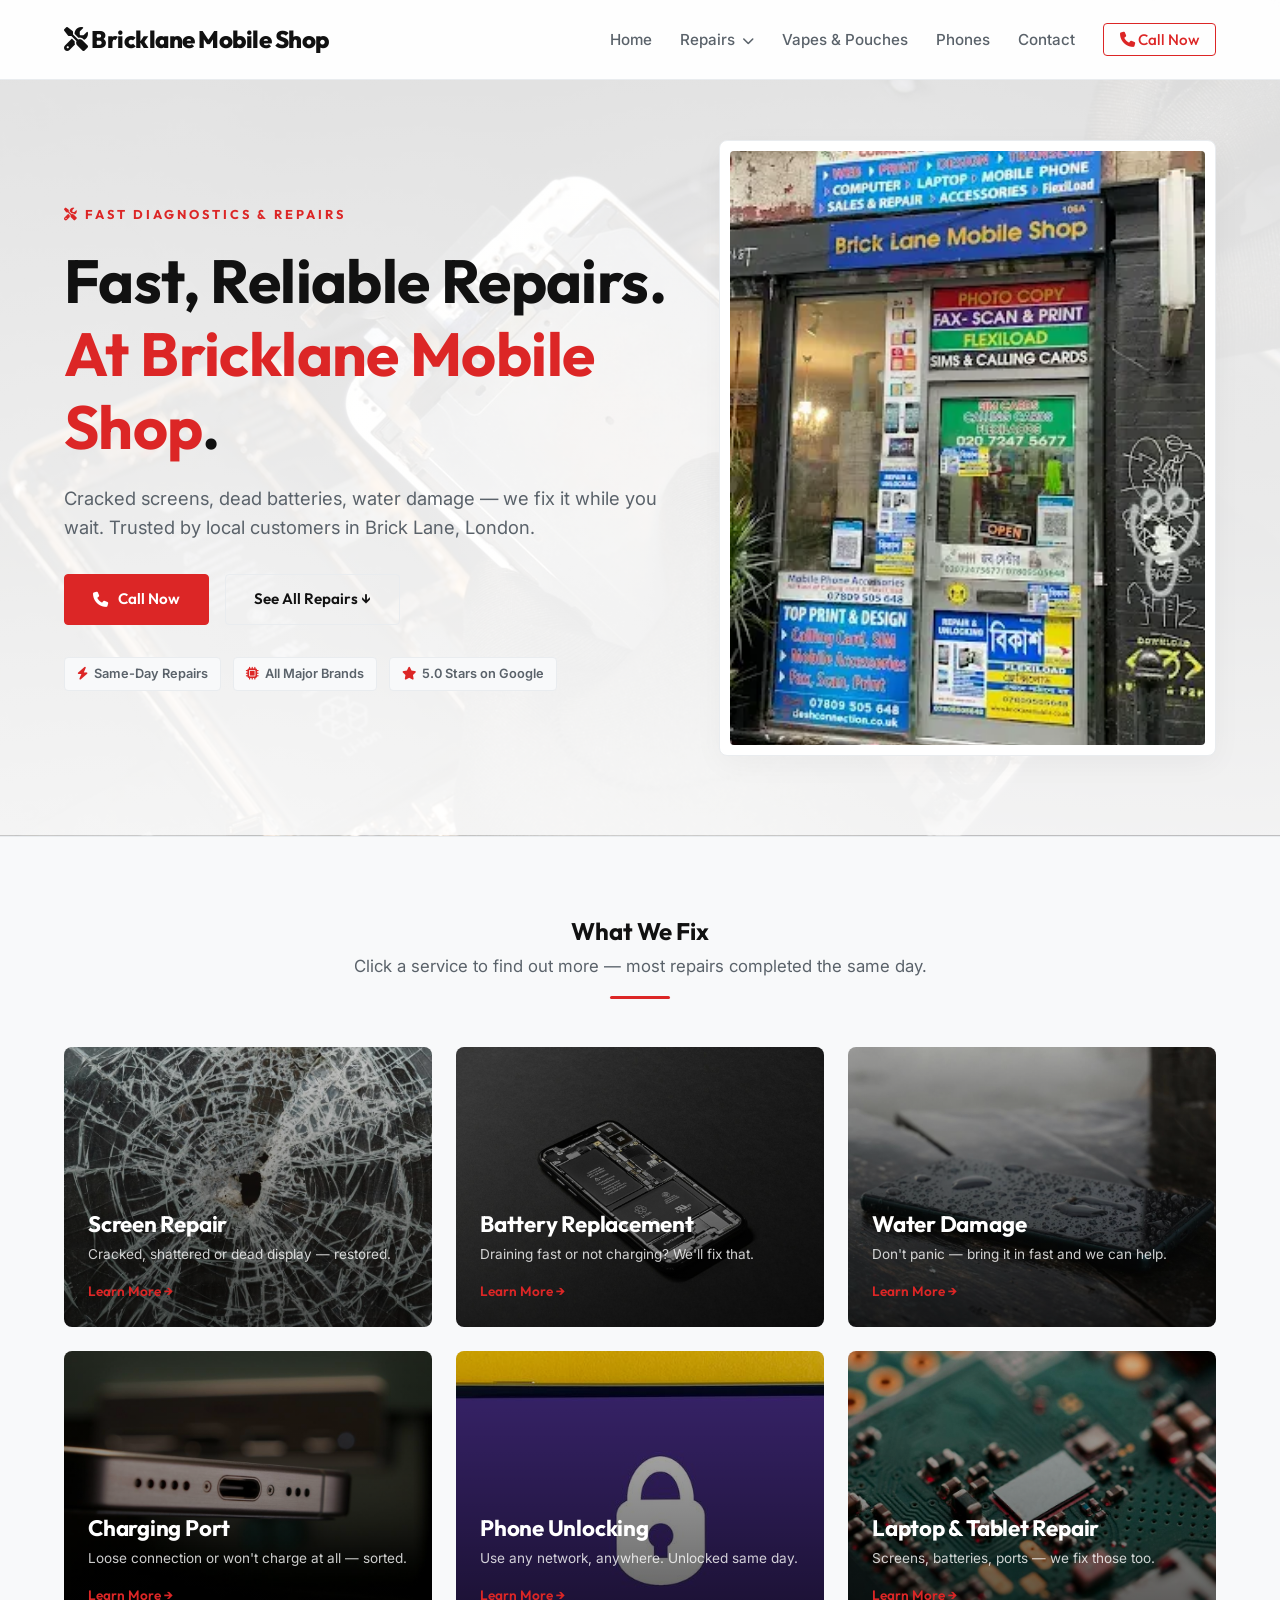
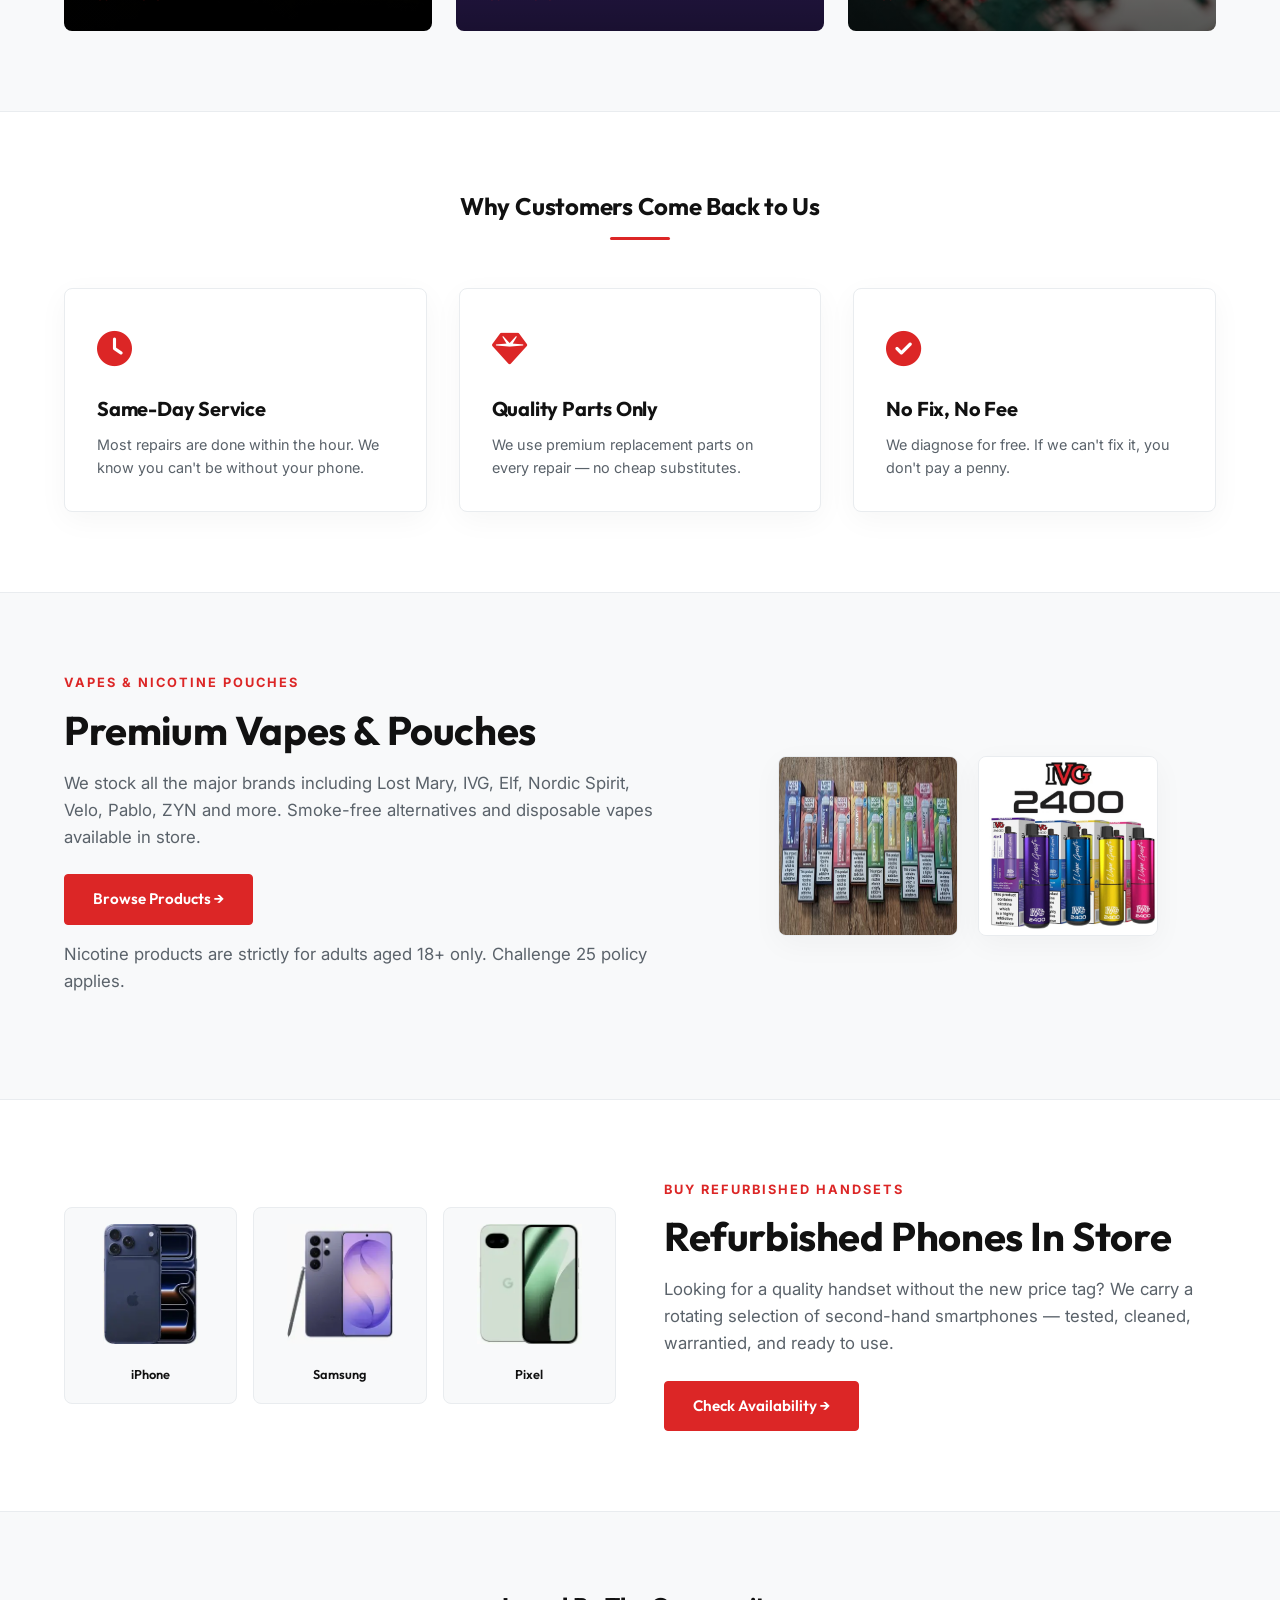
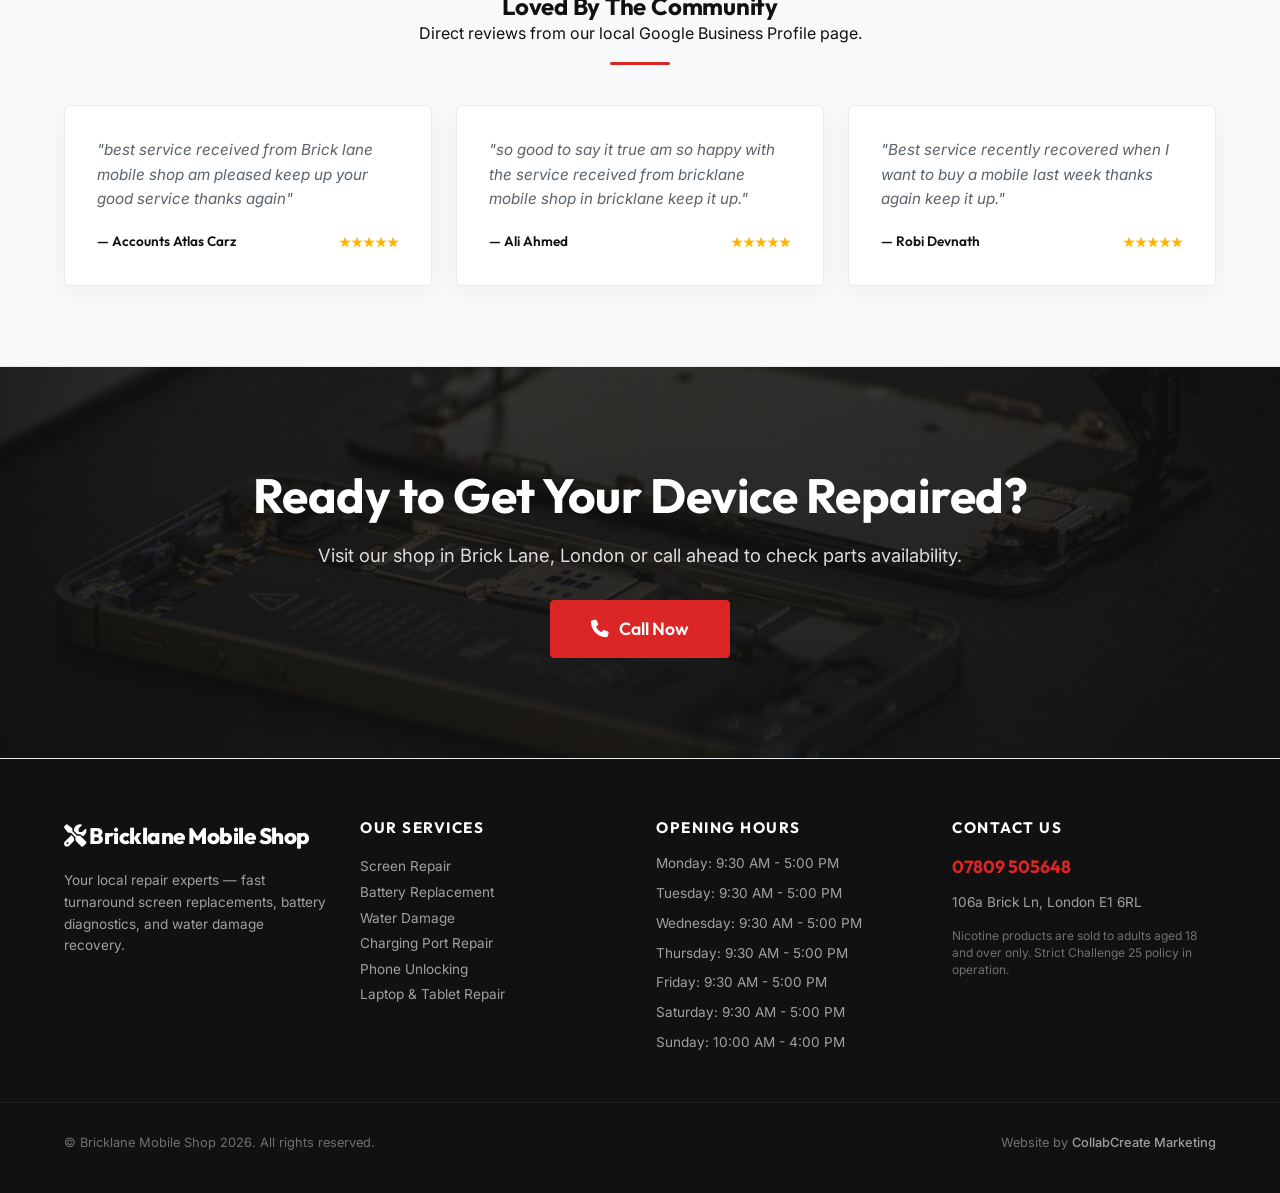
==== commit 35dcfdf0: "Deploy premium responsive outreach site" ====
--- a/index.html
+++ b/index.html
@@ -56,10 +56,10 @@
         <div class="container hero-grid">
             <div class="hero-content reveal">
                 <span class="eyebrow"><i class="fa-solid fa-screwdriver-wrench"></i> Fast Diagnostics &amp; Repairs</span>
-                <h1>Fast, Reliable Repairs. <br>Right Here in <span class="primary-text">Bricklane Mobile Shop</span>.</h1>
+                <h1>Fast, Reliable Repairs. <br><span class="primary-text">At Bricklane Mobile Shop</span>.</h1>
                 <p class="hero-tagline">Cracked screens, dead batteries, water damage — we fix it while you wait. Trusted by local customers in Brick Lane, London.</p>
                 <div class="hero-btns">
-                    <a href="tel:07809505648" class="btn btn-primary"><i class="fa-solid fa-phone"></i> Call Now: 07809 505648</a>
+                    <a href="tel:07809505648" class="btn btn-primary"><i class="fa-solid fa-phone"></i> Call Now</a>
                     <a href="#services" class="btn btn-outline">See All Repairs &darr;</a>
                 </div>
                 <div class="walk-ins-tag">
@@ -91,7 +91,7 @@
             <div class="services-grid reveal">
                 <!-- Screen Repair -->
                 <a href="screen-repair.html" class="service-card-link">
-                    <div class="service-card" style="background-image: linear-gradient(rgba(17, 17, 17, 0.45), rgba(17, 17, 17, 0.75)), url('cracked-screen.jpg');">
+                    <div class="service-card" style="background-image: linear-gradient(rgba(0, 0, 0, 0.2), rgba(0, 0, 0, 0.65)), url('cracked-screen.jpg');">
                         <div class="card-content">
                             <h3>Screen Repair</h3>
                             <p>Cracked, shattered or dead display — restored.</p>
@@ -101,7 +101,7 @@
                 </a>
                 <!-- Battery Replacement -->
                 <a href="battery-replacement.html" class="service-card-link">
-                    <div class="service-card" style="background-image: linear-gradient(rgba(17, 17, 17, 0.45), rgba(17, 17, 17, 0.75)), url('battery-repair.jpg');">
+                    <div class="service-card" style="background-image: linear-gradient(rgba(0, 0, 0, 0.2), rgba(0, 0, 0, 0.65)), url('battery-repair.jpg');">
                         <div class="card-content">
                             <h3>Battery Replacement</h3>
                             <p>Draining fast or not charging? We'll fix that.</p>
@@ -111,7 +111,7 @@
                 </a>
                 <!-- Water Damage -->
                 <a href="water-damage.html" class="service-card-link">
-                    <div class="service-card" style="background-image: linear-gradient(rgba(17, 17, 17, 0.45), rgba(17, 17, 17, 0.75)), url('water-damage.jpg');">
+                    <div class="service-card" style="background-image: linear-gradient(rgba(0, 0, 0, 0.2), rgba(0, 0, 0, 0.65)), url('water-damage.jpg');">
                         <div class="card-content">
                             <h3>Water Damage</h3>
                             <p>Don't panic — bring it in fast and we can help.</p>
@@ -121,7 +121,7 @@
                 </a>
                 <!-- Charging Port -->
                 <a href="charging-port.html" class="service-card-link">
-                    <div class="service-card" style="background-image: linear-gradient(rgba(17, 17, 17, 0.45), rgba(17, 17, 17, 0.75)), url('charging-port.jpg');">
+                    <div class="service-card" style="background-image: linear-gradient(rgba(0, 0, 0, 0.2), rgba(0, 0, 0, 0.65)), url('charging-port.jpg');">
                         <div class="card-content">
                             <h3>Charging Port</h3>
                             <p>Loose connection or won't charge at all — sorted.</p>
@@ -131,7 +131,7 @@
                 </a>
                 <!-- Phone Unlocking -->
                 <a href="phone-unlocking.html" class="service-card-link">
-                    <div class="service-card" style="background-image: linear-gradient(rgba(17, 17, 17, 0.45), rgba(17, 17, 17, 0.75)), url('unlock-phone.jpg');">
+                    <div class="service-card" style="background-image: linear-gradient(rgba(0, 0, 0, 0.2), rgba(0, 0, 0, 0.65)), url('unlock-phone.jpg');">
                         <div class="card-content">
                             <h3>Phone Unlocking</h3>
                             <p>Use any network, anywhere. Unlocked same day.</p>
@@ -141,7 +141,7 @@
                 </a>
                 <!-- Laptop & Tablet Repair -->
                 <a href="laptop-tablet.html" class="service-card-link">
-                    <div class="service-card" style="background-image: linear-gradient(rgba(17, 17, 17, 0.45), rgba(17, 17, 17, 0.75)), url('circuit-board.jpg');">
+                    <div class="service-card" style="background-image: linear-gradient(rgba(0, 0, 0, 0.2), rgba(0, 0, 0, 0.65)), url('circuit-board.jpg');">
                         <div class="card-content">
                             <h3>Laptop &amp; Tablet Repair</h3>
                             <p>Screens, batteries, ports — we fix those too.</p>
@@ -258,7 +258,7 @@
         <div class="container">
             <h2>Ready to Get Your Device Repaired?</h2>
             <p>Visit our shop in Brick Lane, London or call ahead to check parts availability.</p>
-            <a href="tel:07809505648" class="btn btn-primary btn-large"><i class="fa-solid fa-phone"></i> Call 07809 505648</a>
+            <a href="tel:07809505648" class="btn btn-primary btn-large"><i class="fa-solid fa-phone"></i> Call Now</a>
         </div>
     </section>
 
--- a/styles.css
+++ b/styles.css
@@ -413,25 +413,9 @@
     transition: transform 0.3s ease, box-shadow 0.3s ease;
 }
 
-.service-card::after {
-    content: '';
-    position: absolute;
-    top: 0;
-    left: 0;
-    width: 100%;
-    height: 100%;
-    background: linear-gradient(to top, rgba(17, 17, 17, 0.95) 0%, rgba(17, 17, 17, 0.4) 60%, rgba(17, 17, 17, 0.1) 100%);
-    z-index: 1;
-    transition: background 0.3s ease;
-}
-
 .service-card:hover {
     transform: translateY(-4px);
     box-shadow: 0 12px 30px rgba(0, 0, 0, 0.15);
-}
-
-.service-card:hover::after {
-    background: linear-gradient(to top, rgba(17, 17, 17, 0.98) 0%, rgba(17, 17, 17, 0.5) 60%, rgba(17, 17, 17, 0.2) 100%);
 }
 
 .card-content {
@@ -677,12 +661,14 @@
     font-size: 3.5rem;
     color: #ffffff;
     margin-bottom: 16px;
+    text-shadow: 0 2px 10px rgba(0, 0, 0, 0.85), 0 1px 3px rgba(0, 0, 0, 0.9);
 }
 
 .service-hero p {
     font-size: 1.2rem;
     color: rgba(255, 255, 255, 0.85);
     margin-bottom: 28px;
+    text-shadow: 0 2px 10px rgba(0, 0, 0, 0.85), 0 1px 3px rgba(0, 0, 0, 0.9);
 }
 
 .details-grid {
@@ -862,10 +848,17 @@
 }
 
 .pouches-grid {
-    display: grid;
-    grid-template-columns: repeat(5, 1fr);
+    display: flex;
+    flex-wrap: wrap;
+    justify-content: center;
     gap: 20px;
     margin-top: 48px;
+}
+
+.brand-card {
+    flex: 1 1 calc(20% - 16px);
+    min-width: 180px;
+    max-width: 220px;
 }
 
 .vapes-grid-two {
@@ -1203,14 +1196,14 @@
     .hero-btns { justify-content: center; }
     .walk-ins-tag { justify-content: center; }
     .hero-image-wrapper { max-width: 450px; margin: 0 auto; }
-    .services-grid { grid-template-columns: repeat(2, 1fr); }
+    .services-grid { grid-template-columns: 1fr; }
     .why-us-grid { grid-template-columns: 1fr; gap: 20px; }
     .vapes-teaser-grid, .phones-teaser-grid, .contact-grid-page, .details-grid { grid-template-columns: 1fr; text-align: center; }
     .vape-brand-anchors { justify-content: center; }
     .phone-anchors-grid { max-width: 500px; margin: 0 auto; }
     .reviews-grid, .related-grid, .phones-grid { grid-template-columns: 1fr; }
     .footer-grid { grid-template-columns: repeat(2, 1fr); }
-    .pouches-grid { grid-template-columns: repeat(3, 1fr); }
+    .brand-card { flex: 1 1 calc(33.33% - 16px); min-width: 180px; max-width: 220px; }
     .exterior-img-style { max-height: 300px; }
 }
 
@@ -1247,19 +1240,41 @@
         background-color: var(--bg-alternate);
         border-radius: 6px;
     }
+    .dropdown {
+        width: 100%;
+        text-align: center;
+    }
+    .dropdown-trigger {
+        display: block;
+        width: 100%;
+        text-align: center;
+    }
     .dropdown-menu.active {
         display: block !important;
+    }
+    .dropdown-menu li {
+        width: 100%;
+        text-align: center;
+    }
+    .dropdown-menu li a {
+        text-align: center !important;
+        padding: 12px 20px;
     }
     .dropdown:hover .dropdown-menu { display: none; } /* disable hover on mobile */
     .dropdown.active .dropdown-menu { display: block; }
     .footer-grid { grid-template-columns: 1fr; text-align: center; }
     .footer-hours ul { align-items: center; }
     .footer-bottom { flex-direction: column; text-align: center; }
-    .pouches-grid { grid-template-columns: repeat(2, 1fr); }
+    .brand-card { flex: 1 1 calc(50% - 16px); min-width: 140px; max-width: 180px; }
+    
+    /* Hide details-image on mobile to prevent random/duplicate images before gallery */
+    .details-image {
+        display: none !important;
+    }
     
     /* Phone Unlocking Hero Position Adjust (Checklist Issue 4) */
     .phone-unlock-hero {
-        background-position: center 25% !important;
+        background-position: center 20% !important;
     }
     
     /* Expand buttons on mobile */
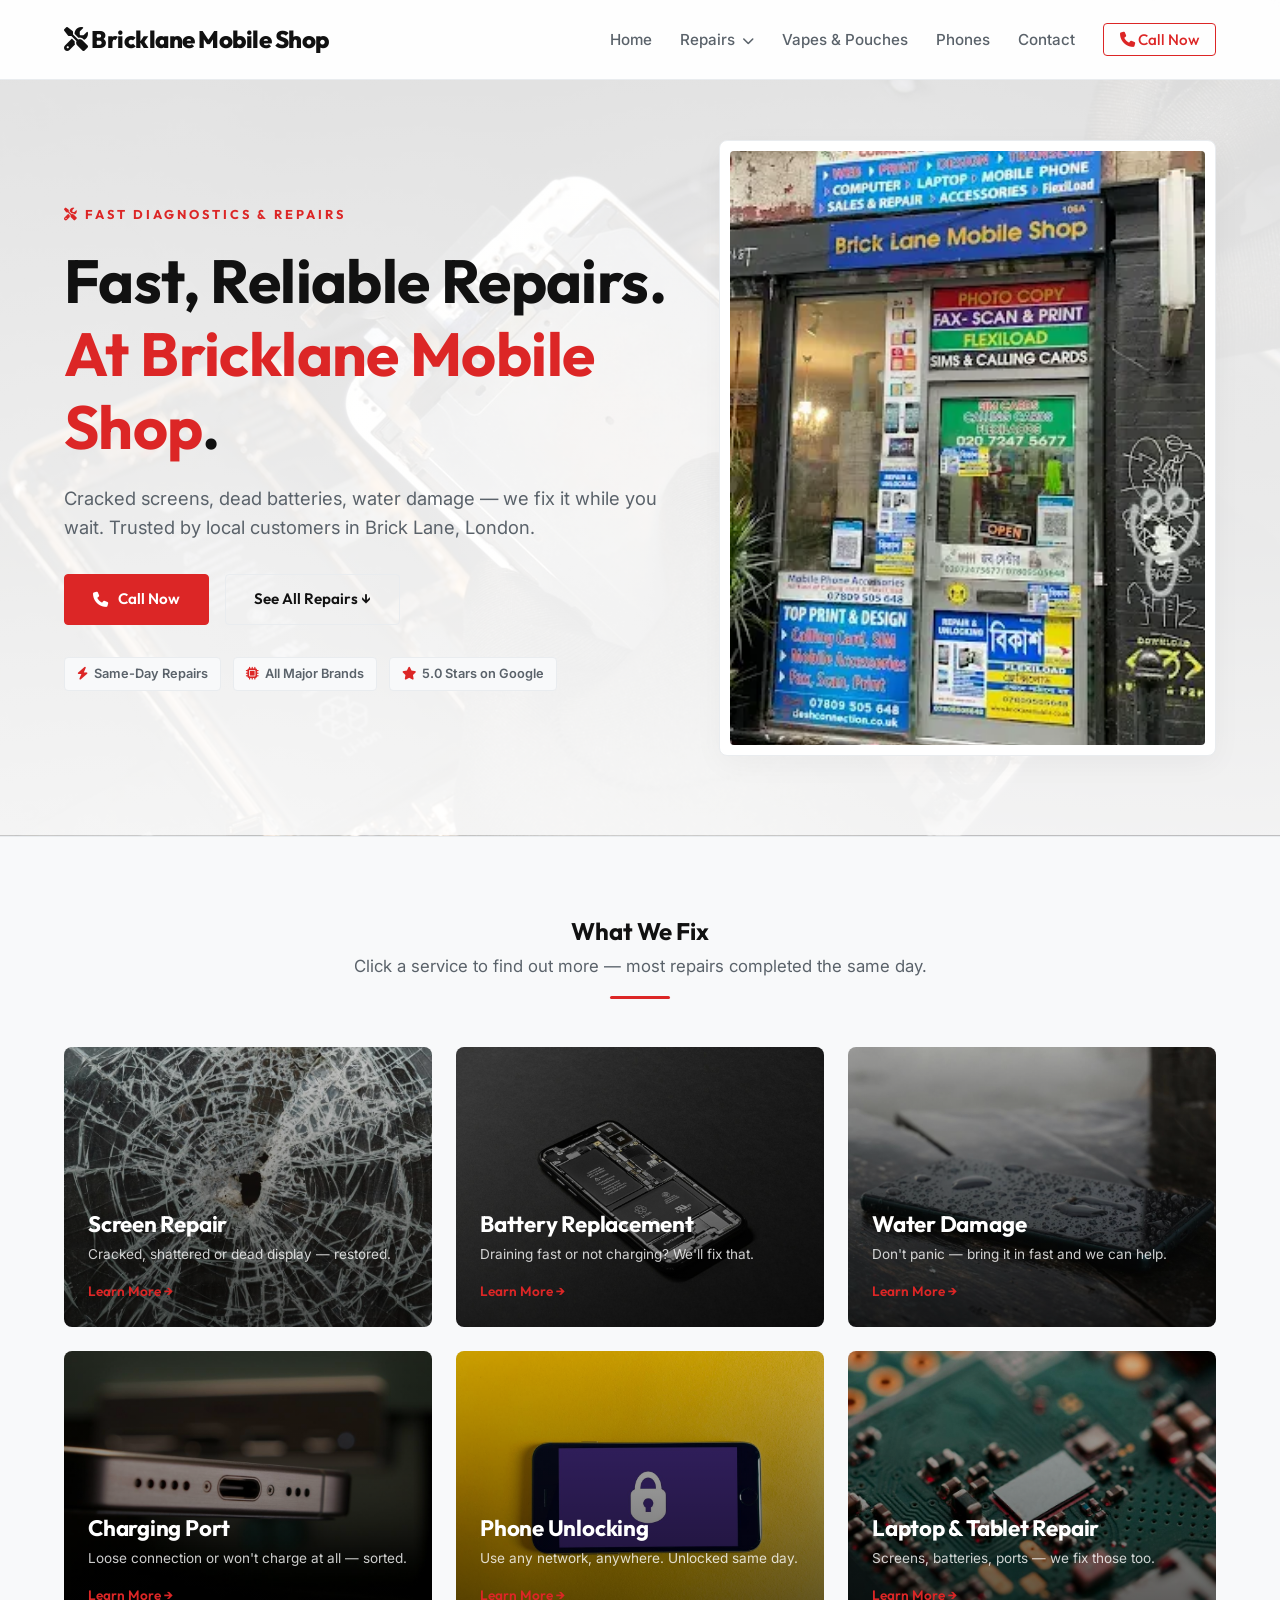
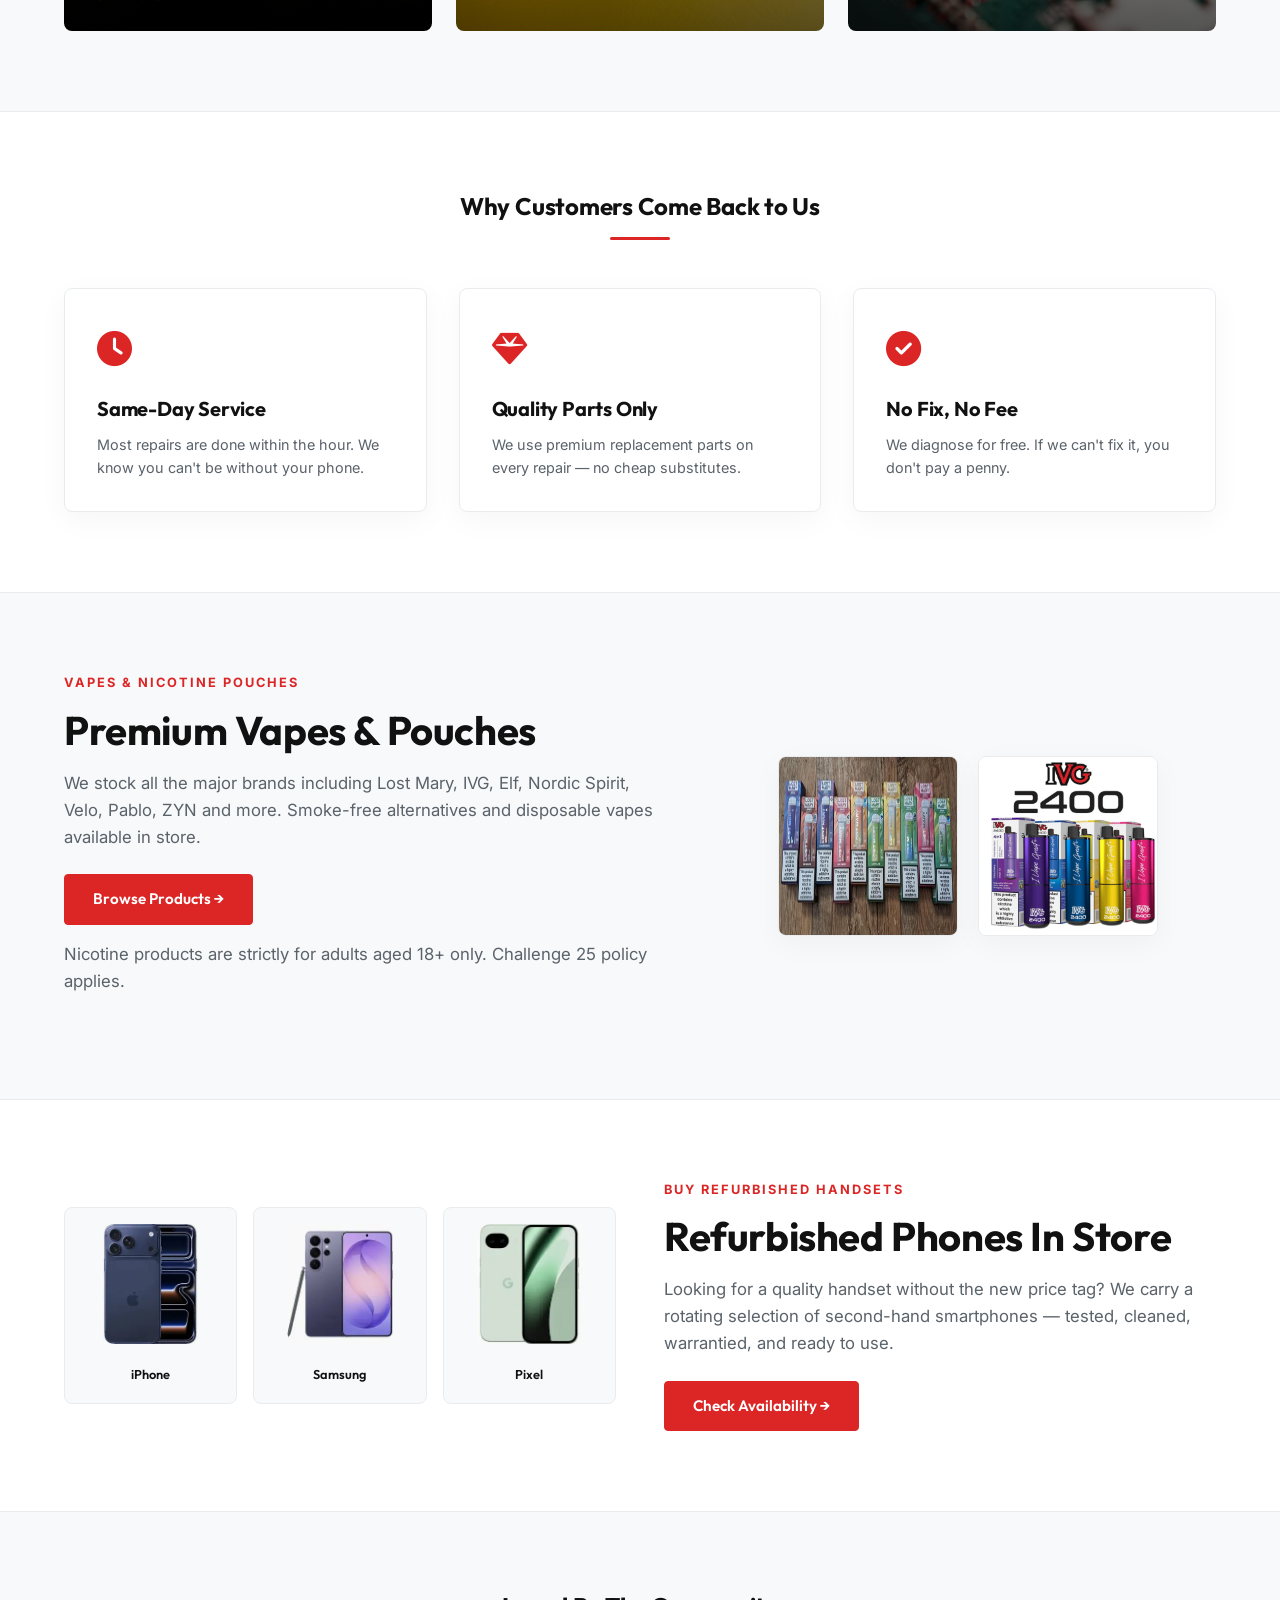
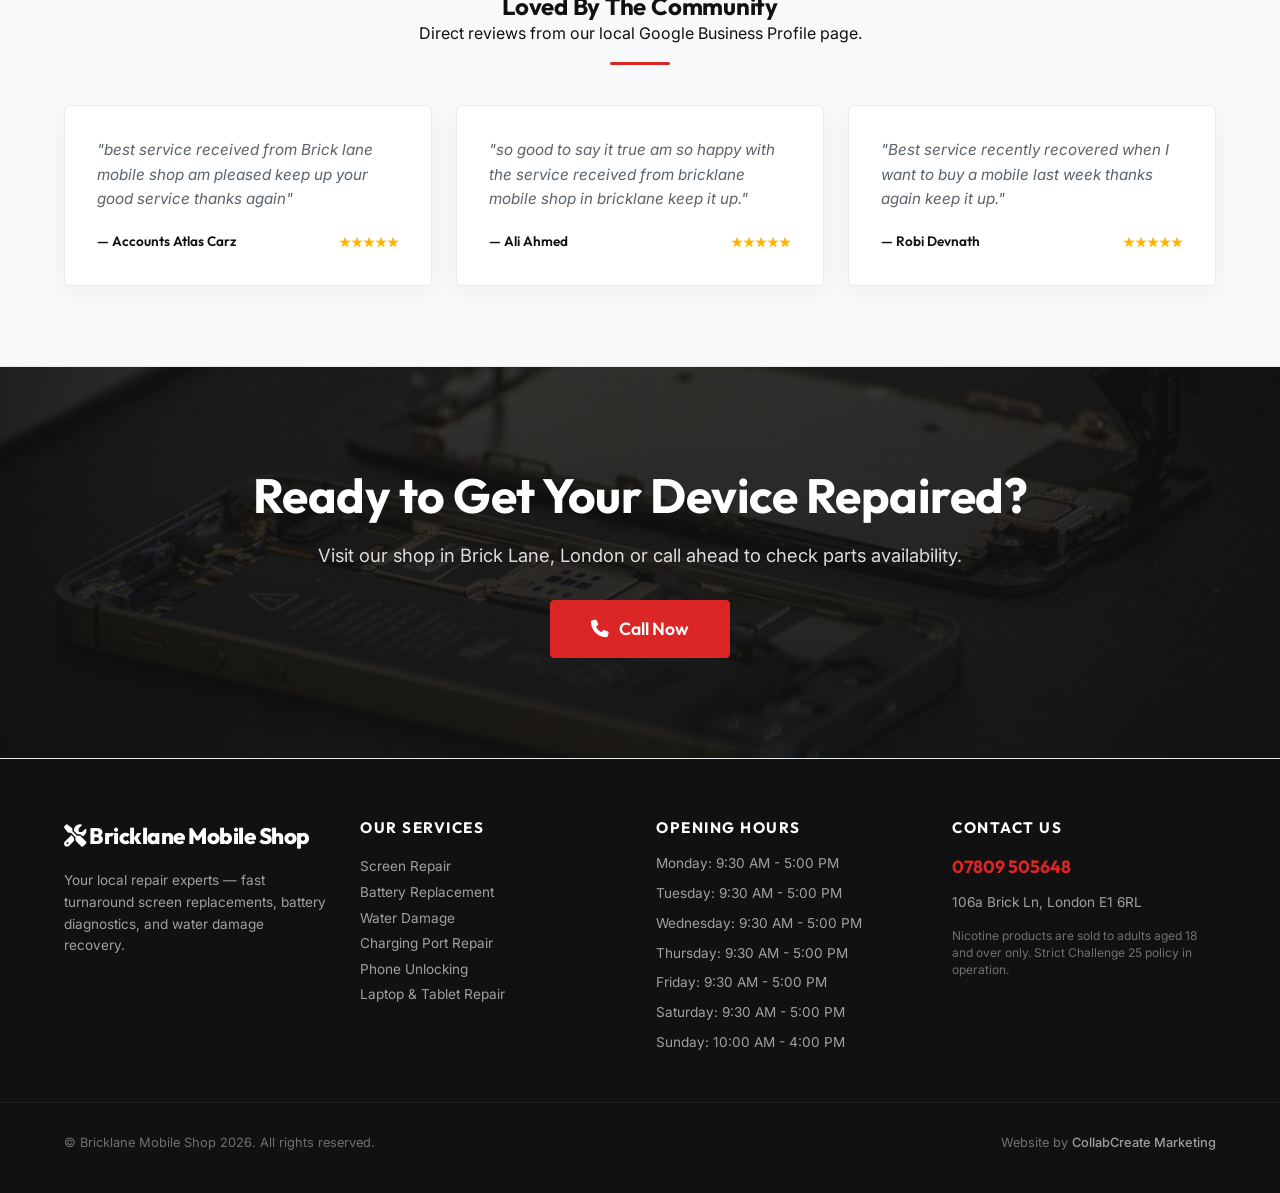
==== commit 19331d05: "Deploy premium responsive outreach site" ====
--- a/index.html
+++ b/index.html
@@ -45,6 +45,7 @@
                 <li><a href="vapes-pouches.html">Vapes &amp; Pouches</a></li>
                 <li><a href="phones-in-store.html">Phones</a></li>
                 <li><a href="contact.html">Contact</a></li>
+                
                 <li><a href="tel:07809505648" class="btn-nav-cta"><i class="fa-solid fa-phone"></i> Call Now</a></li>
             </ul>
             <div class="hamburger" id="hamburger"><i class="fa-solid fa-bars"></i></div>
@@ -274,6 +275,7 @@
             <div class="footer-brand">
                 <a href="index.html" class="footer-logo"><i class="fa-solid fa-screwdriver-wrench"></i> Bricklane Mobile Shop</a>
                 <p style="margin-top: 15px; font-size: 0.85rem; line-height: 1.6; color: rgba(255, 255, 255, 0.6);">Your local repair experts — fast turnaround screen replacements, battery diagnostics, and water damage recovery.</p>
+                
             </div>
             <div class="footer-links">
                 <h4>Our Services</h4>
--- a/styles.css
+++ b/styles.css
@@ -655,6 +655,13 @@
     background-size: cover;
     background-position: center;
     color: #ffffff;
+}
+
+.phone-unlock-hero {
+    background-size: contain !important;
+    background-repeat: no-repeat !important;
+    background-position: right 10% center !important;
+    background-color: #0a0a0a !important;
 }
 
 .service-hero h1 {
@@ -1274,7 +1281,8 @@
     
     /* Phone Unlocking Hero Position Adjust (Checklist Issue 4) */
     .phone-unlock-hero {
-        background-position: center 20% !important;
+        background-size: cover !important;
+        background-position: center 25% !important;
     }
     
     /* Expand buttons on mobile */
